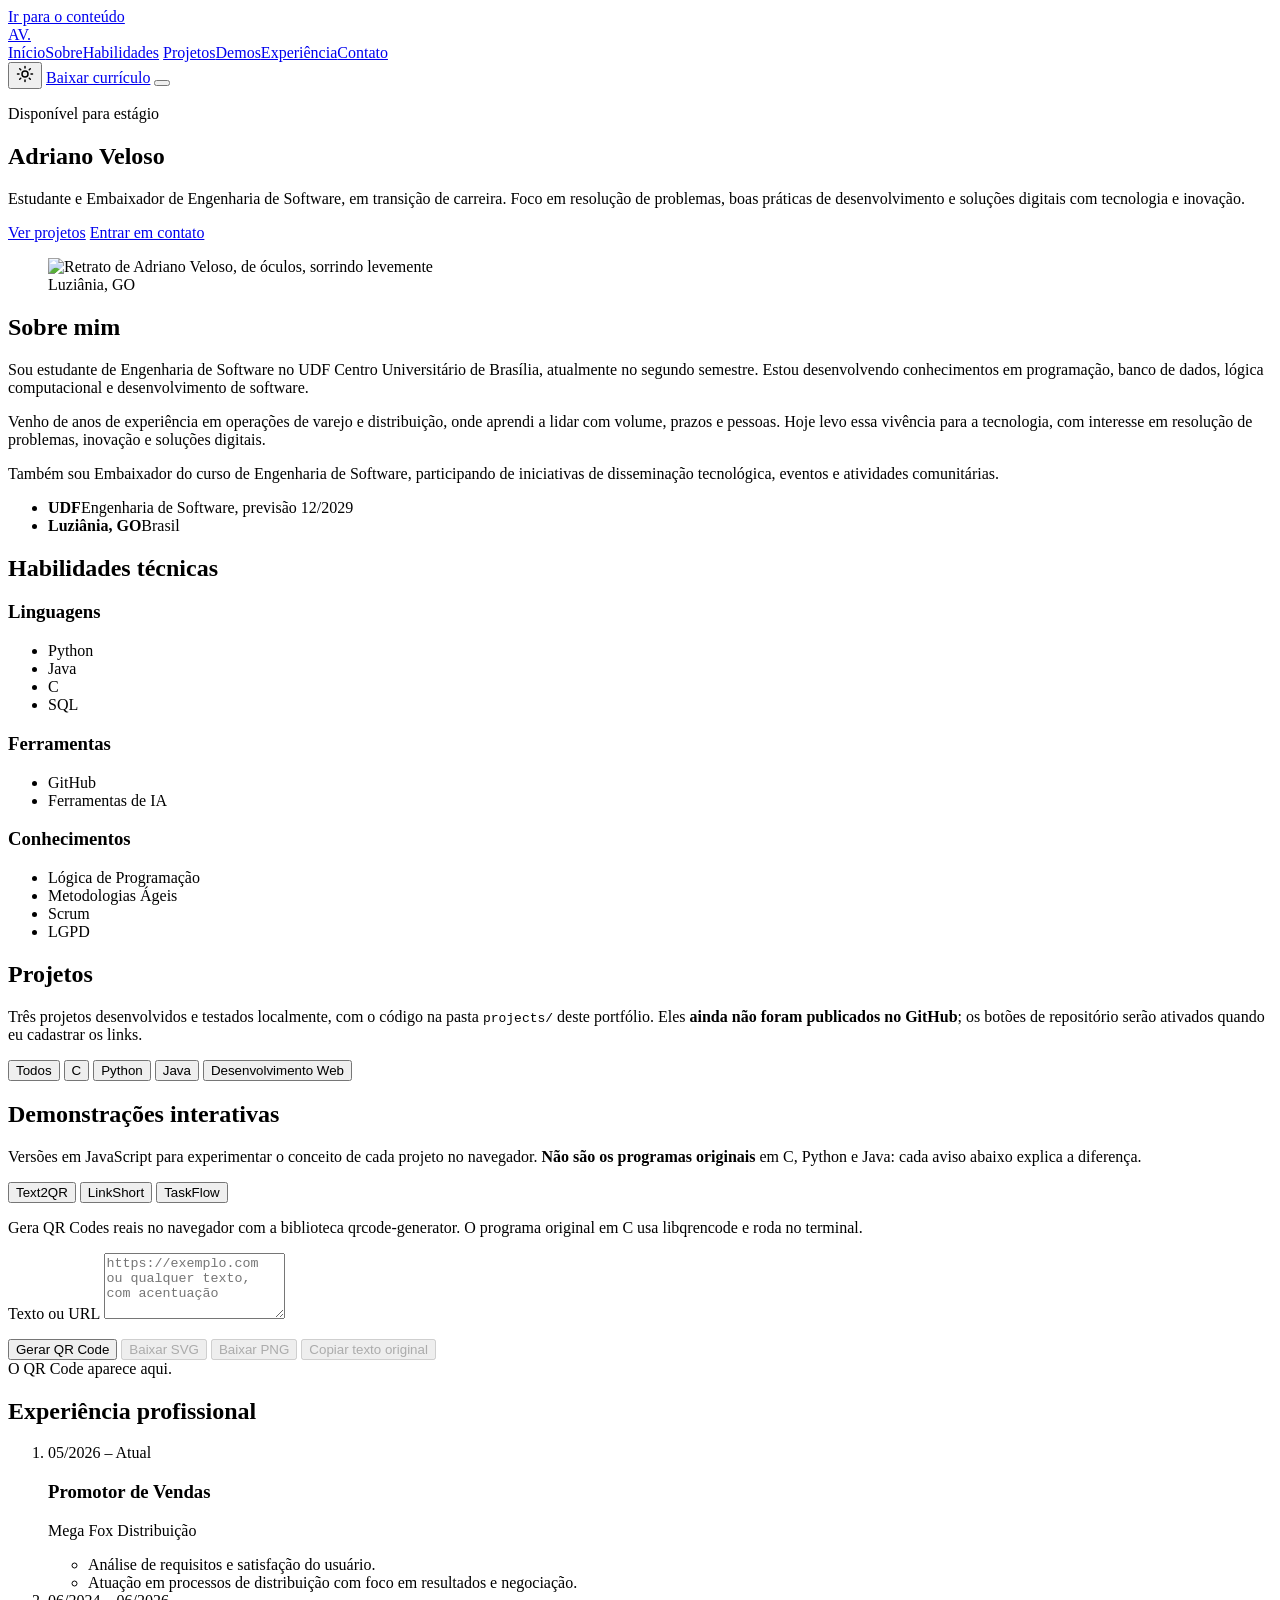
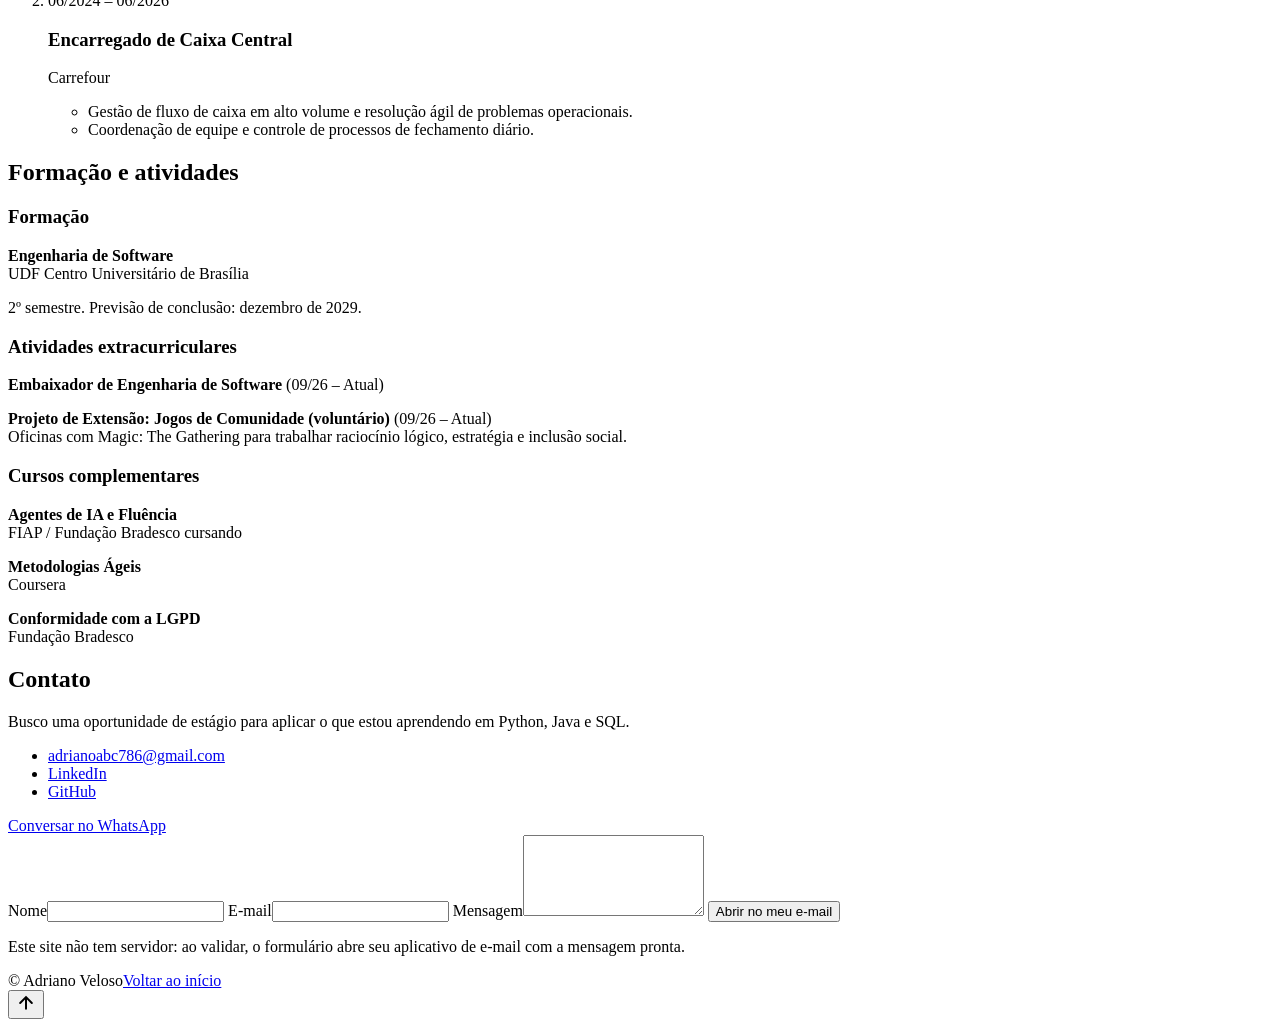
==== index.html @ 95b2277b "Add files via upload" ====
<!DOCTYPE html>
<html lang="pt-BR" data-theme="dark">
<head>
<meta charset="UTF-8">
<meta name="viewport" content="width=device-width, initial-scale=1">
<title>Adriano Veloso | Estudante de Engenharia de Software</title>
<meta name="description" content="Portfólio de Adriano Veloso, estudante de Engenharia de Software no UDF Centro Universitário de Brasília. Python, Java, C, SQL, Scrum e LGPD.">
<meta name="author" content="Adriano Veloso">
<meta property="og:title" content="Adriano Veloso | Engenharia de Software">
<meta property="og:description" content="Estudante e Embaixador de Engenharia de Software em busca de estágio.">
<meta name="theme-color" content="#0c0c10">
<link rel="icon" href="data:image/svg+xml,%3Csvg xmlns='http://www.w3.org/2000/svg' viewBox='0 0 32 32'%3E%3Crect width='32' height='32' rx='8' fill='%237c6cff'/%3E%3Ctext x='16' y='22' font-size='16' font-family='sans-serif' font-weight='700' text-anchor='middle' fill='white'%3EAV%3C/text%3E%3C/svg%3E">
<link rel="preconnect" href="https://fonts.googleapis.com">
<link rel="preconnect" href="https://fonts.gstatic.com" crossorigin>
<link href="https://fonts.googleapis.com/css2?family=Bricolage+Grotesque:wght@500;700;800&family=IBM+Plex+Sans:wght@400;500&display=swap" rel="stylesheet">
<link rel="stylesheet" href="css/style.css">
</head>
<body>
<div class="progress" id="progress" aria-hidden="true"></div>
<a class="skip" href="#main">Ir para o conteúdo</a>

<header class="header" id="header">
  <div class="wrap nav">
    <a href="#inicio" class="logo" aria-label="Adriano Veloso, início">AV<span>.</span></a>
    <nav id="menu" class="menu" aria-label="Principal">
      <a href="#inicio">Início</a><a href="#sobre">Sobre</a><a href="#habilidades">Habilidades</a>
      <a href="#projetos">Projetos</a><a href="#demos">Demos</a><a href="#experiencia">Experiência</a><a href="#contato">Contato</a>
    </nav>
    <div class="tools">
      <button class="icon-btn" id="themeBtn" type="button" aria-label="Alternar tema claro/escuro">
        <svg viewBox="0 0 24 24" width="18" height="18" fill="none" stroke="currentColor" stroke-width="2" stroke-linecap="round"><circle cx="12" cy="12" r="4"/><path d="M12 2v2M12 20v2M4.9 4.9l1.4 1.4M17.7 17.7l1.4 1.4M2 12h2M20 12h2M4.9 19.1l1.4-1.4M17.7 6.3l1.4-1.4"/></svg>
      </button>
      <a class="btn btn-sm" id="cvBtn" href="assets/documents/curriculo.pdf" download="Curriculo_Adriano_Veloso.pdf">Baixar currículo</a>
      <button class="icon-btn burger" id="burger" type="button" aria-label="Abrir menu" aria-expanded="false" aria-controls="menu"><span></span><span></span></button>
    </div>
  </div>
</header>

<main id="main">
<section class="hero" id="inicio">
  <div class="grid-bg" aria-hidden="true"></div>
  <div class="orb" aria-hidden="true"></div>
  <div class="wrap hero-in hero-grid">
    <div class="hero-text">
    <p class="chip"><i></i> Disponível para estágio</p>
    <h1>Adriano Veloso</h1>
    <p class="role"><span id="typed" aria-live="off"></span><b class="caret"></b></p>
    <p class="lead">Estudante e Embaixador de Engenharia de Software, em transição de carreira. Foco em resolução de problemas, boas práticas de desenvolvimento e soluções digitais com tecnologia e inovação.</p>
    <div class="cta">
      <a class="btn" href="#projetos">Ver projetos</a>
      <a class="btn ghost" href="#contato">Entrar em contato</a>
    </div>
  </div>
    <figure class="photo">
      <img src="assets/documents/fotografia-adriano.jpg" width="460" height="460" alt="Retrato de Adriano Veloso, de óculos, sorrindo levemente" fetchpriority="high">
      <figcaption class="tag glass">Luziânia, GO</figcaption>
    </figure>
  </div>
  </section>

<section class="sec" id="sobre">
  <div class="wrap two">
    <div class="rv"><h2>Sobre mim</h2></div>
    <div class="rv">
      <p>Sou estudante de Engenharia de Software no UDF Centro Universitário de Brasília, atualmente no segundo semestre. Estou desenvolvendo conhecimentos em programação, banco de dados, lógica computacional e desenvolvimento de software.</p>
      <p>Venho de anos de experiência em operações de varejo e distribuição, onde aprendi a lidar com volume, prazos e pessoas. Hoje levo essa vivência para a tecnologia, com interesse em resolução de problemas, inovação e soluções digitais.</p>
      <p>Também sou Embaixador do curso de Engenharia de Software, participando de iniciativas de disseminação tecnológica, eventos e atividades comunitárias.</p>
      <ul class="facts">
        <li><b>UDF</b><span>Engenharia de Software, previsão 12/2029</span></li>
        <li><b>Luziânia, GO</b><span>Brasil</span></li>
      </ul>
    </div>
  </div>
</section>

<section class="sec" id="habilidades">
  <div class="wrap">
    <h2 class="rv">Habilidades técnicas</h2>
    <div class="cards three">
      <article class="card glass rv"><h3>Linguagens</h3><ul class="tags"><li>Python</li><li>Java</li><li>C</li><li>SQL</li></ul></article>
      <article class="card glass rv"><h3>Ferramentas</h3><ul class="tags"><li>GitHub</li><li>Ferramentas de IA</li></ul></article>
      <article class="card glass rv"><h3>Conhecimentos</h3><ul class="tags"><li>Lógica de Programação</li><li>Metodologias Ágeis</li><li>Scrum</li><li>LGPD</li></ul></article>
    </div>
  </div>
</section>

<section class="sec" id="projetos">
  <div class="wrap">
    <h2 class="rv">Projetos</h2>
    <p class="note rv">Três projetos desenvolvidos e testados localmente, com o código na pasta <code>projects/</code> deste portfólio. Eles <strong>ainda não foram publicados no GitHub</strong>; os botões de repositório serão ativados quando eu cadastrar os links.</p>
    <div class="filters rv" role="group" aria-label="Filtrar projetos">
      <button type="button" class="f active" data-f="todos">Todos</button>
      <button type="button" class="f" data-f="c">C</button>
      <button type="button" class="f" data-f="python">Python</button>
      <button type="button" class="f" data-f="java">Java</button>
      <button type="button" class="f" data-f="web">Desenvolvimento Web</button>
    </div>
    <div class="cards three" id="projectGrid"></div>
  </div>
</section>

<section class="sec" id="demos">
  <div class="wrap">
    <h2 class="rv">Demonstrações interativas</h2>
    <p class="note rv">Versões em JavaScript para experimentar o conceito de cada projeto no navegador. <strong>Não são os programas originais</strong> em C, Python e Java: cada aviso abaixo explica a diferença.</p>
    <div class="tabs" role="tablist" aria-label="Demonstrações">
      <button class="tab active" role="tab" aria-selected="true" data-tab="qr" type="button">Text2QR</button>
      <button class="tab" role="tab" aria-selected="false" data-tab="ls" type="button">LinkShort</button>
      <button class="tab" role="tab" aria-selected="false" data-tab="tf" type="button">TaskFlow</button>
    </div>

    <div class="panel glass" id="tab-qr" role="tabpanel">
      <p class="warn">Gera QR Codes reais no navegador com a biblioteca qrcode-generator. O programa original em C usa libqrencode e roda no terminal.</p>
      <div class="qr-grid">
        <div class="stack">
          <label for="qrText">Texto ou URL</label>
          <textarea id="qrText" rows="4" maxlength="1000" placeholder="https://exemplo.com ou qualquer texto, com acentuação"></textarea>
          <p class="err" id="qrErr" role="alert"></p>
          <div class="row"><button class="btn btn-sm" id="qrGen" type="button">Gerar QR Code</button>
            <button class="btn btn-sm ghost" id="qrSvg" type="button" disabled>Baixar SVG</button>
            <button class="btn btn-sm ghost" id="qrPng" type="button" disabled>Baixar PNG</button>
            <button class="btn btn-sm ghost" id="qrCopy" type="button" disabled>Copiar texto original</button></div>
        </div>
        <div class="qr-out" id="qrOut" aria-live="polite"><span class="mut">O QR Code aparece aqui.</span></div>
      </div>
    </div>

    <div class="panel glass" id="tab-ls" role="tabpanel" hidden>
      <p class="warn">Simulação no navegador, <strong>não é um serviço online</strong>. O backend Flask não está publicado: o link curto abaixo só funciona se o app estiver rodando em <code>localhost:5000</code> com os mesmos dados. Aqui você testa a validação, a geração do código e o histórico (salvo no seu navegador).</p>
      <form class="row" id="lsForm" novalidate>
        <input id="lsUrl" placeholder="URL original" aria-label="URL original" required>
        <input id="lsCode" placeholder="Código (opcional)" maxlength="32" aria-label="Código personalizado">
        <button class="btn btn-sm" type="submit">Gerar link curto</button>
      </form>
      <p class="err" id="lsErr" role="alert"></p>
      <ul class="list" id="lsList"></ul>
    </div>

    <div class="panel glass" id="tab-tf" role="tabpanel" hidden>
      <p class="warn">Os dados ficam no <code>localStorage</code> do seu navegador. A aplicação Java original grava em arquivo (<code>data/tasks.tsv</code>), de forma independente.</p>
      <form class="row" id="tfForm" novalidate>
        <input id="tfTitle" placeholder="Título da tarefa" maxlength="120" aria-label="Título" required>
        <input id="tfCat" placeholder="Categoria" maxlength="30" aria-label="Categoria">
        <select id="tfPri" aria-label="Prioridade"><option value="LOW">Baixa</option><option value="MEDIUM" selected>Média</option><option value="HIGH">Alta</option></select>
        <button class="btn btn-sm" type="submit">Adicionar</button>
      </form>
      <p class="err" id="tfErr" role="alert"></p>
      <div class="row"><input id="tfSearch" type="search" placeholder="Buscar por título" aria-label="Buscar">
        <select id="tfFilter" aria-label="Filtrar prioridade"><option value="">Todas as prioridades</option><option value="LOW">Baixa</option><option value="MEDIUM">Média</option><option value="HIGH">Alta</option></select>
        <span class="mut" id="tfStat"></span></div>
      <div class="kanban" id="tfBoard"></div>
    </div>
  </div>
</section>

<dialog id="projModal" aria-labelledby="pmTitle"><div class="pm"><button class="icon-btn pm-x" id="pmClose" type="button" aria-label="Fechar">✕</button><div id="pmBody"></div></div></dialog>

<section class="sec" id="experiencia">
  <div class="wrap">
    <h2 class="rv">Experiência profissional</h2>
    <ol class="timeline">
      <li class="rv"><time>05/2026 – Atual</time><h3>Promotor de Vendas</h3><p class="org">Mega Fox Distribuição</p>
        <ul><li>Análise de requisitos e satisfação do usuário.</li><li>Atuação em processos de distribuição com foco em resultados e negociação.</li></ul></li>
      <li class="rv"><time>06/2024 – 06/2026</time><h3>Encarregado de Caixa Central</h3><p class="org">Carrefour</p>
        <ul><li>Gestão de fluxo de caixa em alto volume e resolução ágil de problemas operacionais.</li><li>Coordenação de equipe e controle de processos de fechamento diário.</li></ul></li>
    </ol>
  </div>
</section>

<section class="sec" id="formacao">
  <div class="wrap">
    <h2 class="rv">Formação e atividades</h2>
    <div class="cards three">
      <article class="card glass rv"><h3>Formação</h3><p><strong>Engenharia de Software</strong><br>UDF Centro Universitário de Brasília</p><p class="mut">2º semestre. Previsão de conclusão: dezembro de 2029.</p></article>
      <article class="card glass rv"><h3>Atividades extracurriculares</h3>
        <p><strong>Embaixador de Engenharia de Software</strong> <span class="mut">(09/26 – Atual)</span></p>
        <p><strong>Projeto de Extensão: Jogos de Comunidade (voluntário)</strong> <span class="mut">(09/26 – Atual)</span><br>Oficinas com Magic: The Gathering para trabalhar raciocínio lógico, estratégia e inclusão social.</p></article>
      <article class="card glass rv"><h3>Cursos complementares</h3>
        <p><strong>Agentes de IA e Fluência</strong><br>FIAP / Fundação Bradesco <span class="badge">cursando</span></p>
        <p><strong>Metodologias Ágeis</strong><br>Coursera</p>
        <p><strong>Conformidade com a LGPD</strong><br>Fundação Bradesco</p></article>
    </div>
  </div>
</section>

<section class="sec" id="contato">
  <div class="wrap two">
    <div class="rv">
      <h2>Contato</h2>
      <p>Busco uma oportunidade de estágio para aplicar o que estou aprendendo em Python, Java e SQL.</p>
      <ul class="links">
        <li><a href="mailto:adrianoabc786@gmail.com">adrianoabc786@gmail.com</a></li>
        <li><a href="https://www.linkedin.com/in/adriano-veloso-46aa7324b" target="_blank" rel="noopener noreferrer">LinkedIn</a></li>
        <li><a href="https://github.com/adrianoabc786-prog" target="_blank" rel="noopener noreferrer">GitHub</a></li>
      </ul>
      <a class="btn wa" id="waBtn" href="https://wa.me/5561981889156?text=Ol%C3%A1%20Adriano%2C%20vi%20seu%20portf%C3%B3lio!" target="_blank" rel="noopener noreferrer">Conversar no WhatsApp</a>
    </div>
    <form class="glass form rv" id="form" novalidate>
      <label>Nome<input name="nome" type="text" autocomplete="name" required minlength="3"><small></small></label>
      <label>E-mail<input name="email" type="email" autocomplete="email" required><small></small></label>
      <label>Mensagem<textarea name="msg" rows="5" required minlength="10"></textarea><small></small></label>
      <button class="btn" type="submit">Abrir no meu e-mail</button>
      <p class="status" id="status" role="status"></p>
      <p class="mut tiny">Este site não tem servidor: ao validar, o formulário abre seu aplicativo de e-mail com a mensagem pronta.</p>
    </form>
  </div>
</section>
</main>

<footer class="foot"><div class="wrap"><span>© <span id="year"></span> Adriano Veloso</span><a href="#inicio">Voltar ao início</a></div></footer>
<button class="top" id="topBtn" type="button" aria-label="Voltar ao topo"><svg viewBox="0 0 24 24" width="20" height="20" fill="none" stroke="currentColor" stroke-width="2.4" stroke-linecap="round"><path d="M12 19V5M5 12l7-7 7 7"/></svg></button>
<script src="js/vendor/qrcode.js"></script>
<script src="js/script.js"></script>
<script src="js/demos.js"></script>
</body>
</html>
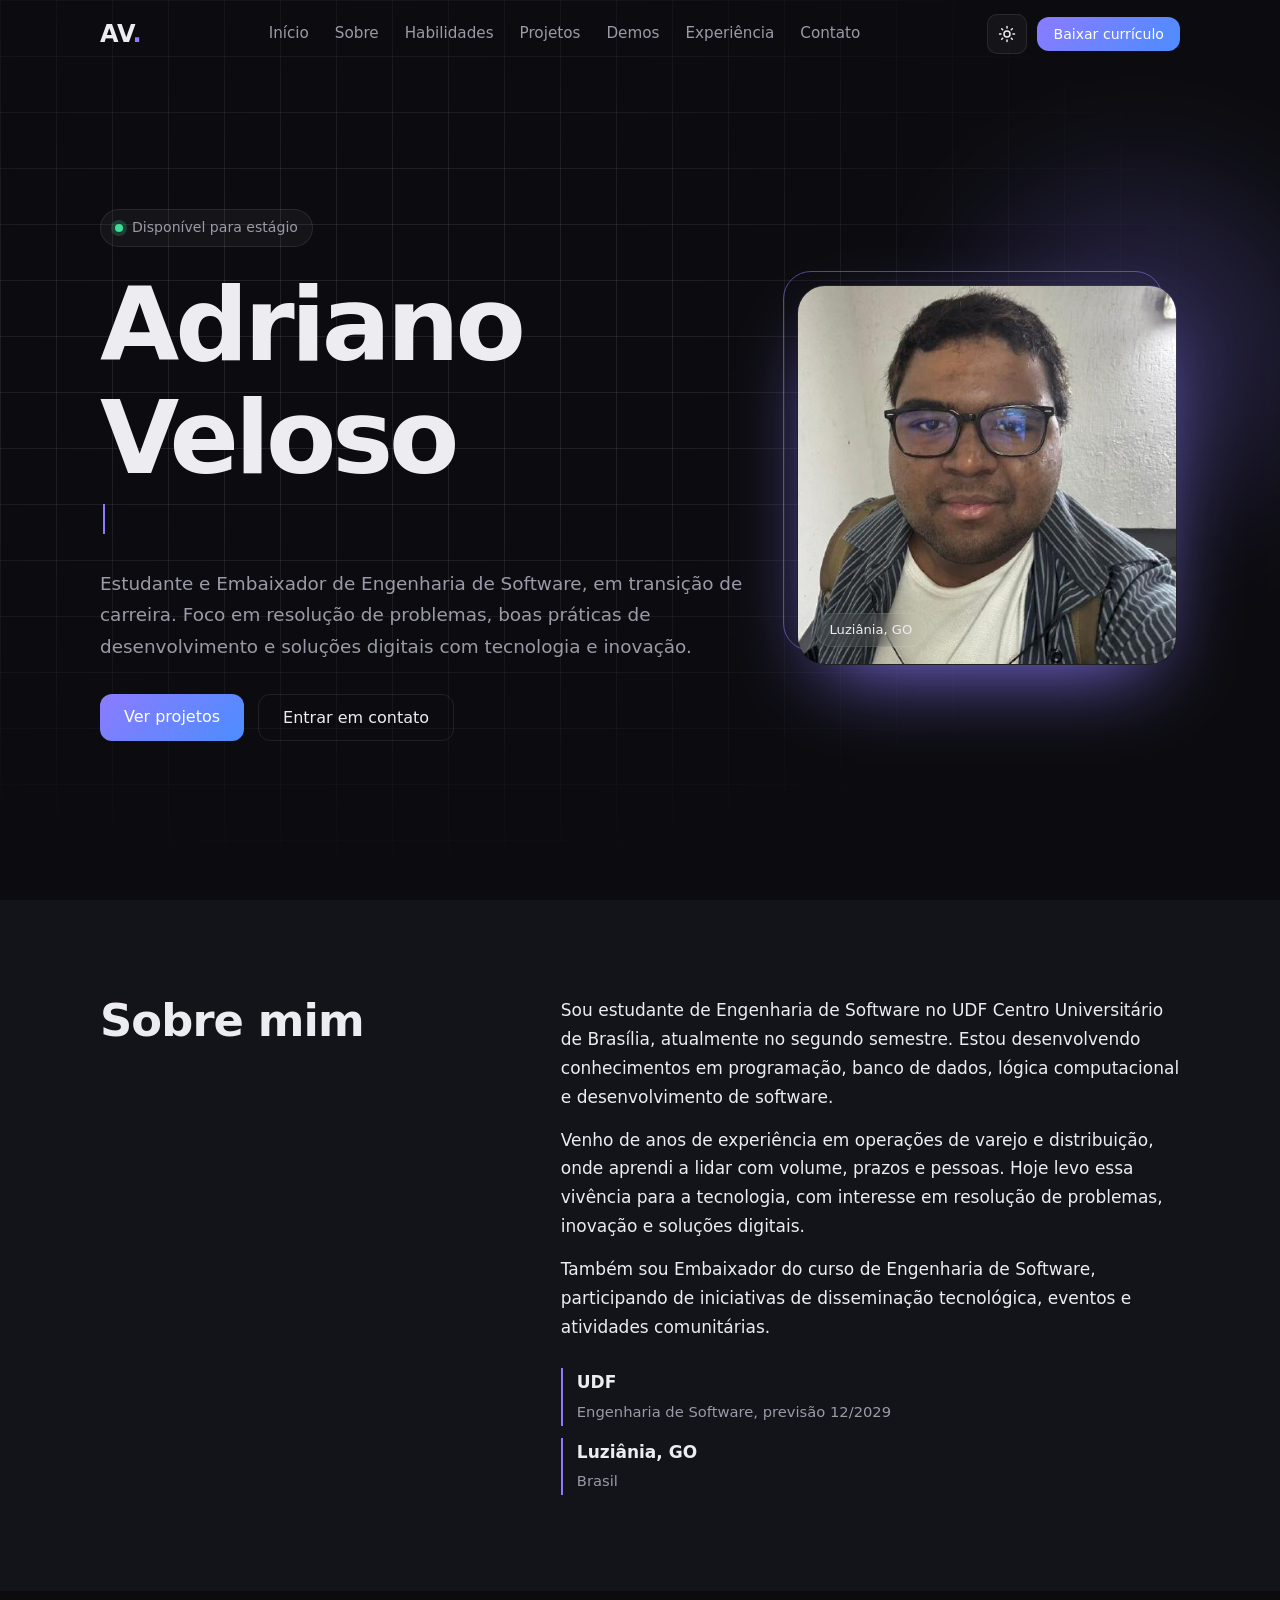
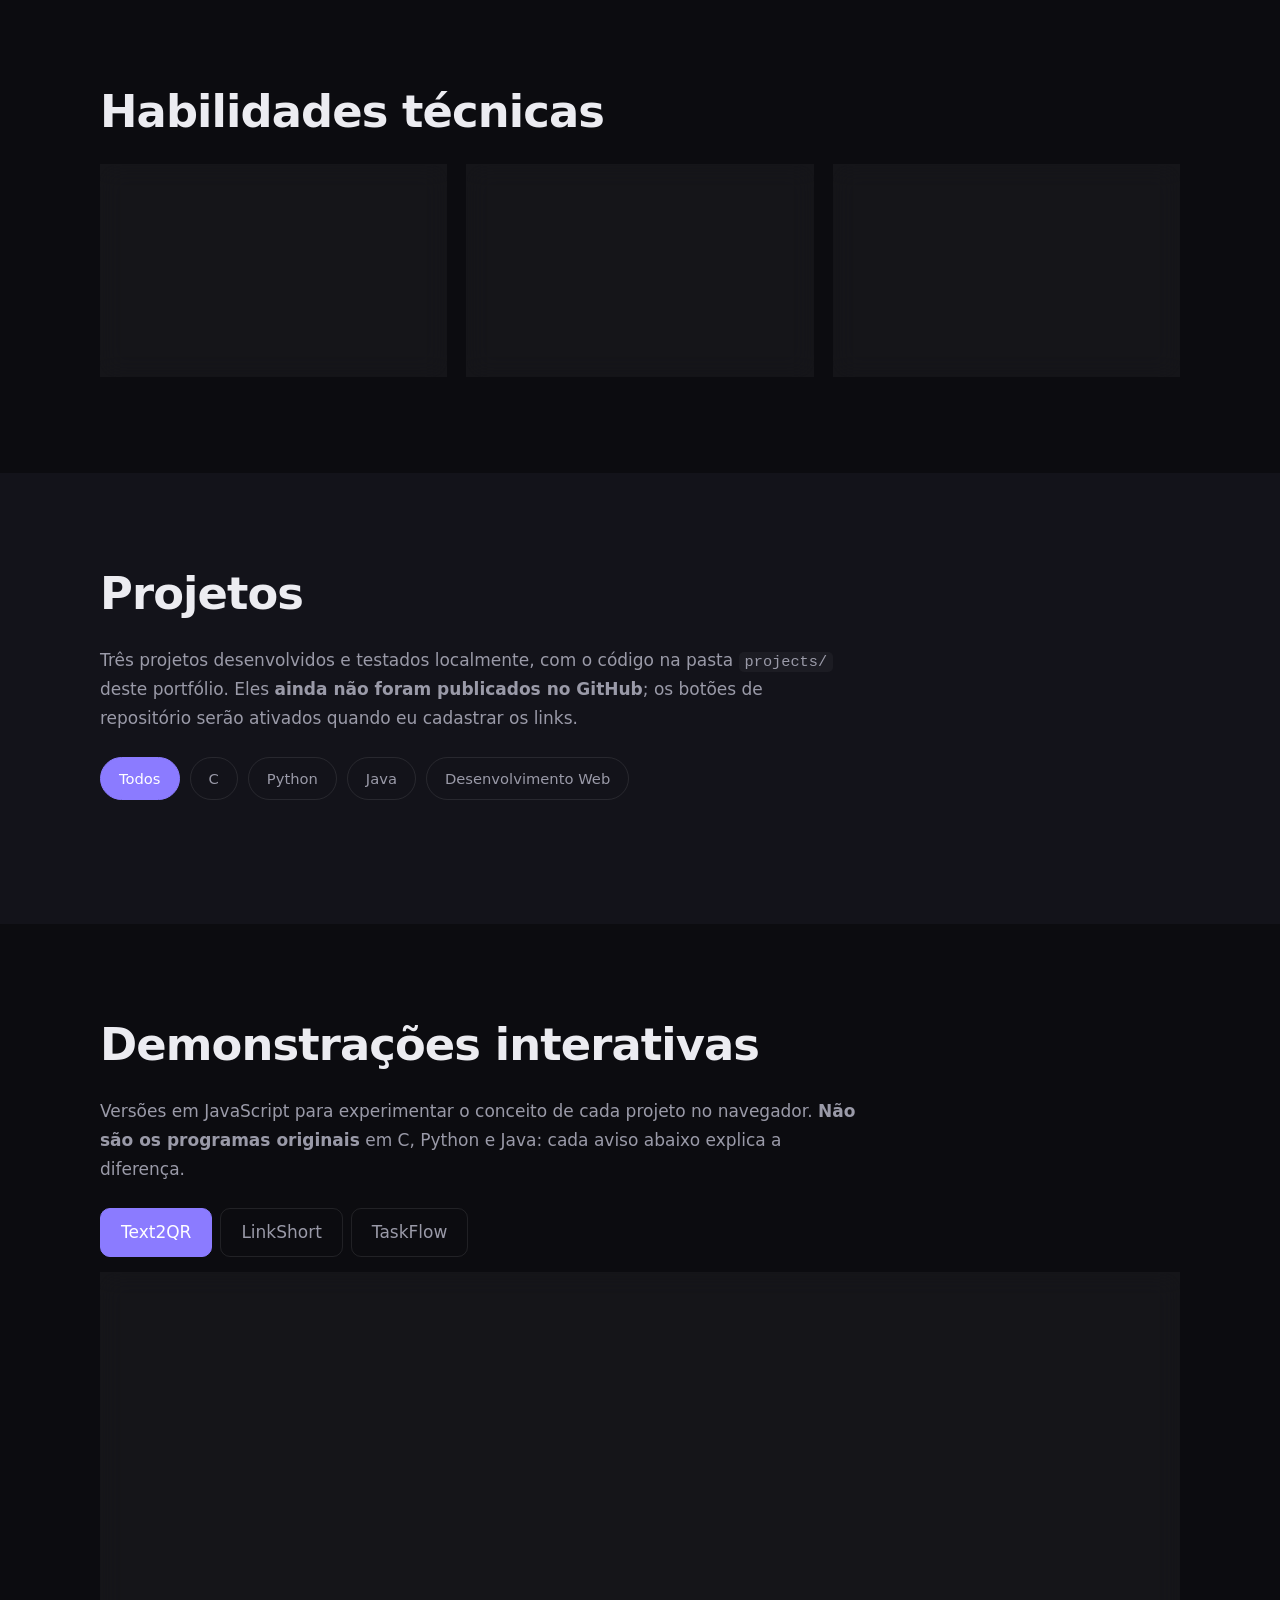
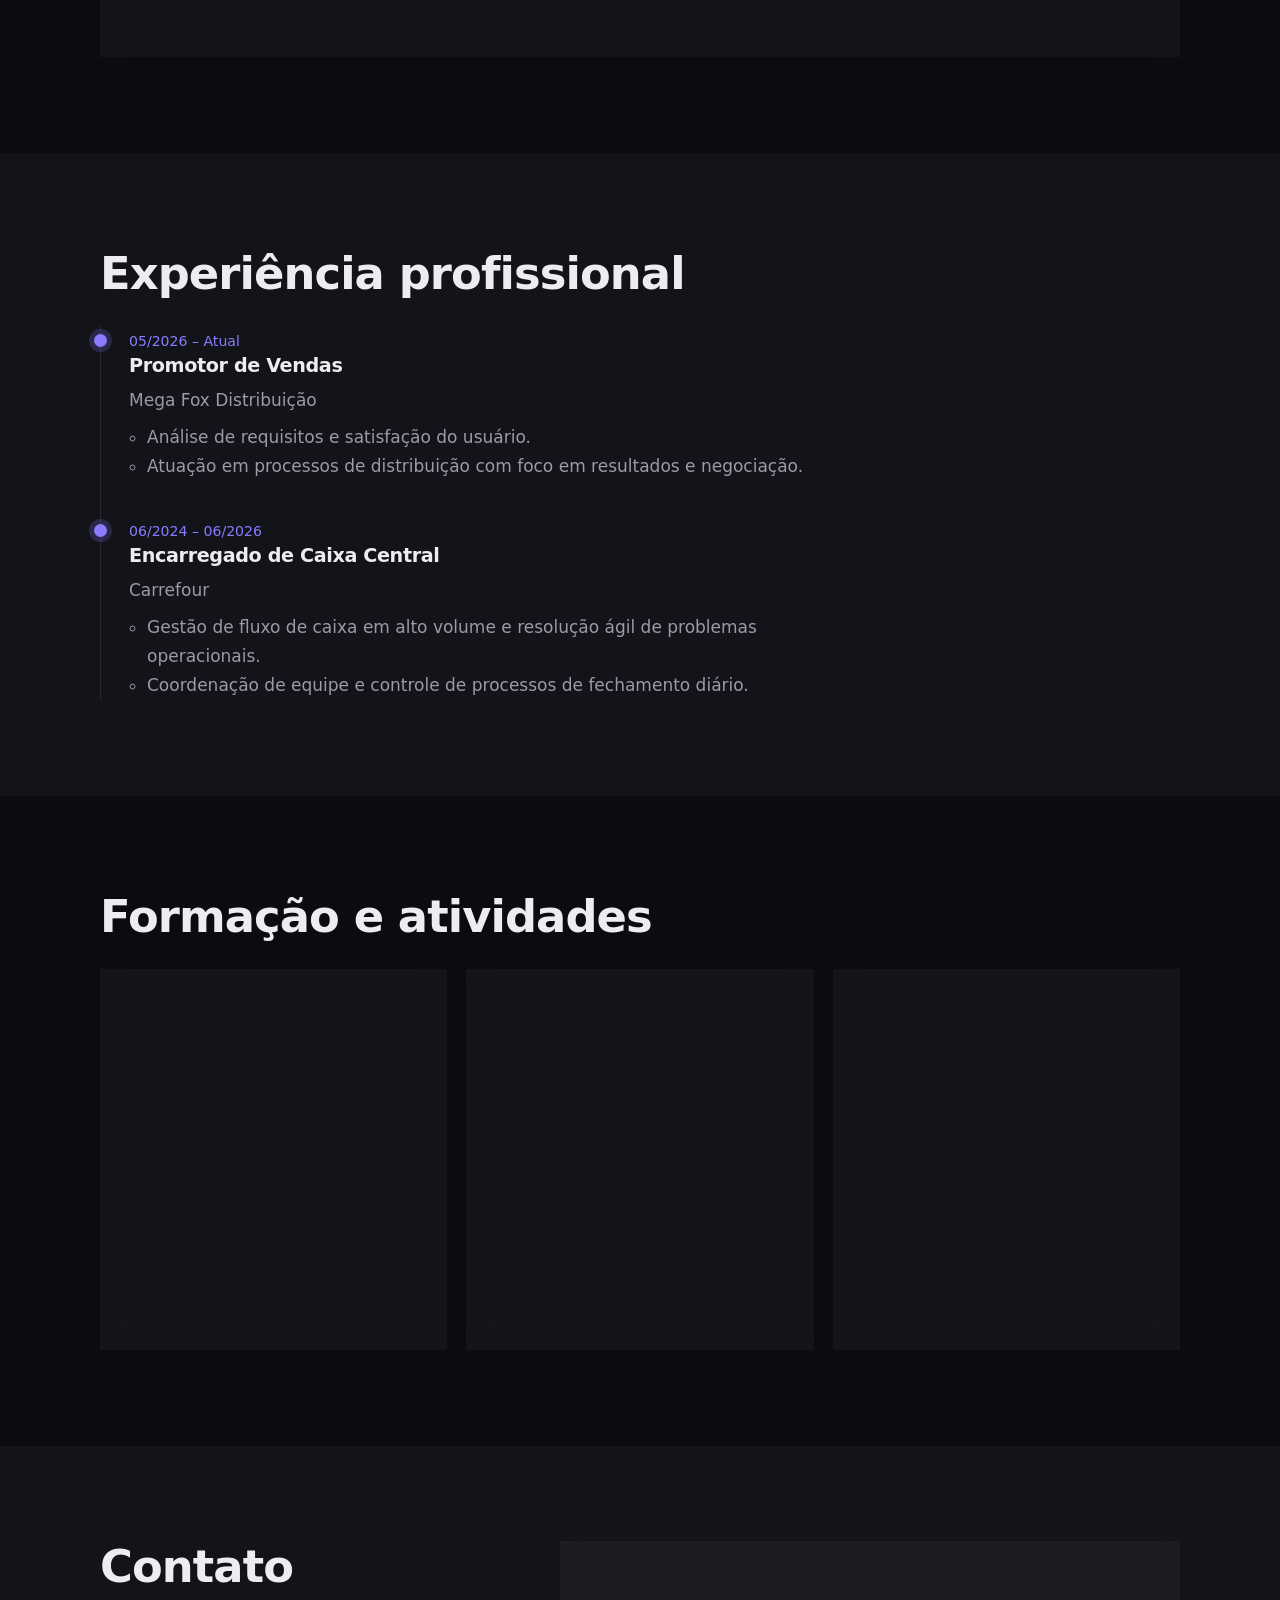
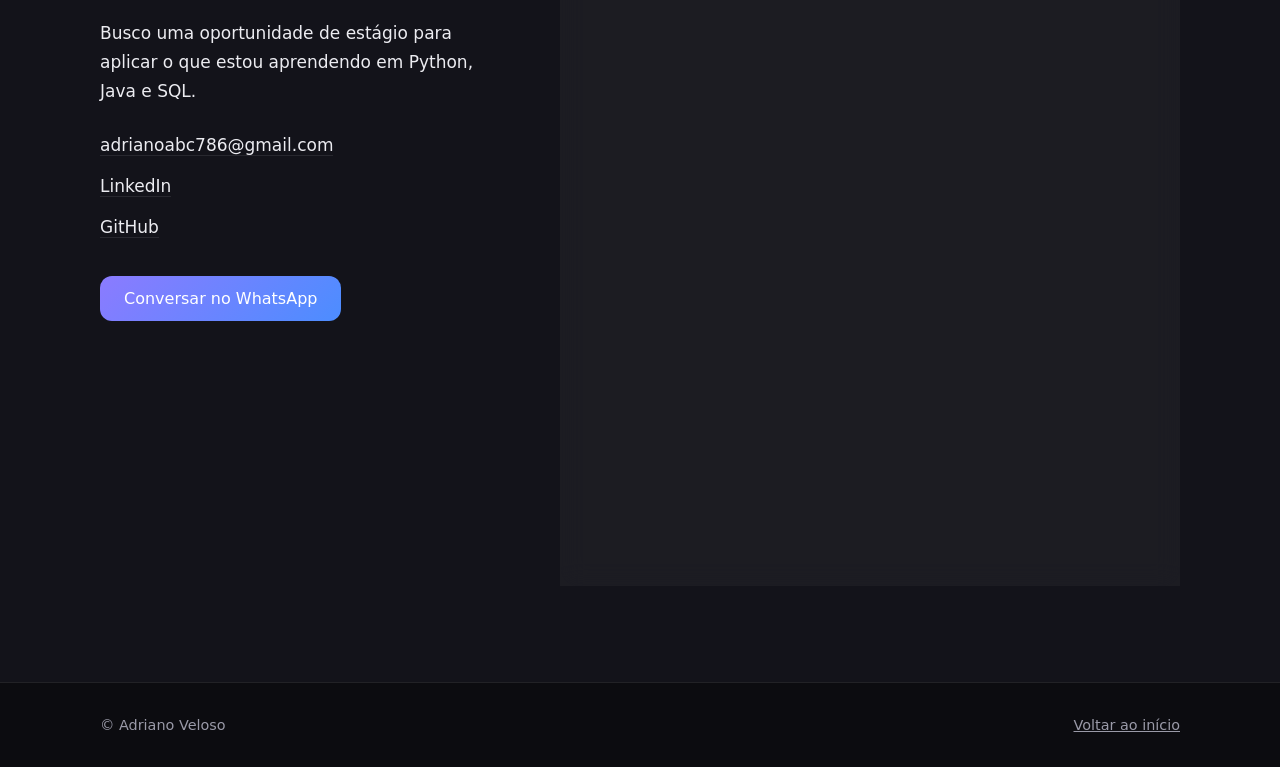
==== commit 33a284bc: "Update index.html" ====
--- a/index.html
+++ b/index.html
@@ -52,7 +52,7 @@
     </div>
   </div>
     <figure class="photo">
-      <img src="assets/documents/fotografia-adriano.jpg" width="460" height="460" alt="Retrato de Adriano Veloso, de óculos, sorrindo levemente" fetchpriority="high">
+      <img src="fotografia-adriano.jpg" width="460" height="460" alt="Retrato de Adriano Veloso, de óculos, sorrindo levemente" fetchpriority="high">
       <figcaption class="tag glass">Luziânia, GO</figcaption>
     </figure>
   </div>
--- a/css/style.css
+++ b/css/style.css
@@ -0,0 +1,136 @@
+/* ===== Tokens ===== */
+:root{--bg:#0c0c10;--bg2:#13131a;--tx:#ececf1;--mut:#9a9aa8;--ac:#8b7bff;--ac2:#4c8dff;--bd:rgba(255,255,255,.09);--gl:rgba(255,255,255,.04);--hd:rgba(12,12,16,.72);--h:'Bricolage Grotesque',system-ui,sans-serif;--b:'IBM Plex Sans',system-ui,sans-serif}
+[data-theme=light]{--bg:#f6f6f9;--bg2:#ececf2;--tx:#14141c;--mut:#5e5e6e;--ac:#5b49e6;--ac2:#2563eb;--bd:rgba(0,0,0,.1);--gl:rgba(255,255,255,.7);--hd:rgba(246,246,249,.8)}
+*{box-sizing:border-box;margin:0}
+html{scroll-behavior:smooth;scroll-padding-top:76px}
+body{background:var(--bg);color:var(--tx);font:400 1.0625rem/1.7 var(--b);overflow-x:hidden;transition:background .3s,color .3s}
+a{color:inherit}
+:focus-visible{outline:2px solid var(--ac);outline-offset:3px}
+.skip{position:absolute;left:-999px;top:8px;background:var(--ac);color:#fff;padding:8px 14px;border-radius:8px;z-index:99}.skip:focus{left:8px}
+.wrap{width:min(1080px,100% - 40px);margin-inline:auto}
+h1,h2,h3{font-family:var(--h);line-height:1.1;letter-spacing:-.02em}
+h2{font-size:clamp(1.9rem,4vw,2.8rem);font-weight:700;margin-bottom:28px}
+h3{font-size:1.2rem;font-weight:700;margin-bottom:10px}
+p+p{margin-top:14px}.mut{color:var(--mut)}.tiny{font-size:.82rem}
+code{font-size:.9em;background:var(--gl);padding:1px 6px;border-radius:5px}
+.progress{position:fixed;top:0;left:0;height:3px;width:0;background:linear-gradient(90deg,var(--ac),var(--ac2));z-index:60}
+/* ===== Header ===== */
+.header{position:fixed;inset:0 0 auto;z-index:50;transition:background .3s,backdrop-filter .3s,border-color .3s;border-bottom:1px solid transparent}
+.header.scrolled{background:var(--hd);backdrop-filter:blur(14px);-webkit-backdrop-filter:blur(14px);border-color:var(--bd)}
+.nav{display:flex;align-items:center;justify-content:space-between;height:68px;gap:16px}
+.logo{font:800 1.5rem var(--h);text-decoration:none}.logo span{color:var(--ac)}
+.menu{display:flex;gap:26px}.menu a{text-decoration:none;color:var(--mut);font-size:.95rem;transition:color .2s}.menu a:hover,.menu a.on{color:var(--tx)}
+.tools{display:flex;gap:10px;align-items:center}
+.icon-btn{width:40px;height:40px;border-radius:10px;border:1px solid var(--bd);background:var(--gl);color:var(--tx);cursor:pointer;display:grid;place-items:center}
+.burger{display:none;gap:5px;align-content:center}.burger span{display:block;width:18px;height:2px;background:currentColor;transition:transform .25s}
+.burger[aria-expanded=true] span:first-child{transform:translateY(3.5px) rotate(45deg)}.burger[aria-expanded=true] span:last-child{transform:translateY(-3.5px) rotate(-45deg)}
+/* ===== Buttons ===== */
+.btn{display:inline-block;padding:13px 24px;border-radius:12px;background:linear-gradient(135deg,var(--ac),var(--ac2));color:#fff;text-decoration:none;font:500 1rem var(--b);border:0;cursor:pointer;transition:transform .2s,box-shadow .2s}
+.btn:hover{transform:translateY(-2px);box-shadow:0 10px 28px -8px var(--ac)}
+.btn-sm{padding:9px 16px;font-size:.88rem}
+.btn.ghost{background:transparent;border:1px solid var(--bd);color:var(--tx)}.btn.ghost:hover{border-color:var(--ac);box-shadow:none}
+.btn.wa{margin-top:8px}
+/* ===== Hero ===== */
+.hero{position:relative;min-height:100svh;display:flex;align-items:center;padding:110px 0 60px;overflow:hidden}
+.grid-bg{position:absolute;inset:0;background-image:linear-gradient(var(--bd) 1px,transparent 1px),linear-gradient(90deg,var(--bd) 1px,transparent 1px);background-size:56px 56px;mask-image:radial-gradient(ellipse at 30% 40%,#000 20%,transparent 70%);-webkit-mask-image:radial-gradient(ellipse at 30% 40%,#000 20%,transparent 70%)}
+.orb{position:absolute;width:520px;height:520px;right:-120px;top:10%;border-radius:50%;background:radial-gradient(circle,var(--ac) 0%,transparent 65%);opacity:.28;filter:blur(40px);animation:float 9s ease-in-out infinite}
+@keyframes float{50%{transform:translate(-30px,30px)}}
+.hero-in{position:relative}
+.hero-in>*{animation:rise .8s cubic-bezier(.2,.7,.2,1) both}
+.hero-in>:nth-child(2){animation-delay:.1s}.hero-in>:nth-child(3){animation-delay:.2s}.hero-in>:nth-child(4){animation-delay:.3s}.hero-in>:nth-child(5){animation-delay:.4s}.hero-in>:nth-child(6){animation-delay:.55s}
+@keyframes rise{from{opacity:0;transform:translateY(24px)}}
+.chip{display:inline-flex;align-items:center;gap:9px;padding:6px 14px;border:1px solid var(--bd);border-radius:99px;background:var(--gl);font-size:.88rem;color:var(--mut);margin-bottom:22px}
+.chip i{width:8px;height:8px;border-radius:50%;background:#3ddc97;box-shadow:0 0 0 4px rgba(61,220,151,.2)}
+h1{font-size:clamp(3rem,10vw,6.4rem);font-weight:800;letter-spacing:-.04em}
+.role{font:500 clamp(1.2rem,3vw,1.7rem) var(--h);color:var(--ac);margin:10px 0 20px;min-height:1.6em}
+.caret{display:inline-block;width:2px;height:1.1em;background:var(--ac);margin-left:3px;vertical-align:-.15em;animation:blink 1s steps(1) infinite}
+@keyframes blink{50%{opacity:0}}
+.lead{max-width:56ch;color:var(--mut);font-size:1.15rem}
+.cta{display:flex;flex-wrap:wrap;gap:14px;margin-top:32px}
+.code{position:absolute;right:0;bottom:-10px;padding:18px 22px;border-radius:14px;font:.85rem/1.7 ui-monospace,Menlo,Consolas,monospace;color:var(--mut)}
+.code em{color:var(--ac);font-style:normal}.code u{text-decoration:none;color:var(--ac2)}
+/* ===== Glass / cards ===== */
+.glass{background:var(--gl);border:1px solid var(--bd);backdrop-filter:blur(12px);-webkit-backdrop-filter:blur(12px)}
+.sec{padding:96px 0}.sec:nth-of-type(even){background:var(--bg2)}
+.two{display:grid;grid-template-columns:1fr 1.5fr;gap:48px;align-items:start}
+.cards{display:grid;gap:20px}.three{grid-template-columns:repeat(auto-fit,minmax(270px,1fr))}
+.card{border-radius:16px;padding:26px;transition:transform .25s,border-color .25s}
+.card:hover{transform:translateY(-5px);border-color:var(--ac)}
+.tags{list-style:none;padding:0;display:flex;flex-wrap:wrap;gap:8px}
+.tags li{padding:5px 13px;border:1px solid var(--bd);border-radius:8px;font-size:.92rem}
+.facts{list-style:none;padding:0;margin-top:26px;display:grid;gap:12px}
+.facts li{border-left:2px solid var(--ac);padding-left:14px}.facts b{display:block;font-family:var(--h)}.facts span{color:var(--mut);font-size:.92rem}
+.badge{font-size:.75rem;padding:2px 9px;border-radius:99px;background:rgba(139,123,255,.18);color:var(--ac);margin-left:6px}
+.card p strong{font-weight:500}
+/* ===== Projetos ===== */
+.note{color:var(--mut);max-width:70ch;margin-bottom:24px}
+.filters{display:flex;flex-wrap:wrap;gap:10px;margin-bottom:28px}
+.f{padding:8px 18px;border-radius:99px;border:1px solid var(--bd);background:transparent;color:var(--mut);font:inherit;font-size:.92rem;cursor:pointer;transition:all .2s}
+.f:hover{color:var(--tx)}.f.active{background:var(--ac);border-color:var(--ac);color:#fff}
+.proj{padding:0;overflow:hidden;display:flex;flex-direction:column;animation:rise .45s both}
+.proj .pv{height:150px;display:grid;place-items:center;font:700 2.4rem var(--h);color:rgba(255,255,255,.9);background:linear-gradient(135deg,var(--a),var(--c))}
+.proj .pb{padding:22px;display:flex;flex-direction:column;gap:12px;flex:1}
+.proj .demo{align-self:flex-start;font-size:.75rem;border:1px dashed var(--mut);color:var(--mut);padding:2px 9px;border-radius:6px}
+.proj .acts{display:flex;gap:10px;margin-top:auto;padding-top:6px;flex-wrap:wrap}
+.proj .btn{padding:8px 16px;font-size:.88rem}
+.btn.off{opacity:.45;pointer-events:none;background:var(--gl);color:var(--mut)}
+/* ===== Timeline ===== */
+.timeline{list-style:none;padding:0 0 0 28px;border-left:1px solid var(--bd);display:grid;gap:36px;max-width:760px}
+.timeline>li{position:relative}
+.timeline>li::before{content:"";position:absolute;left:-35px;top:8px;width:13px;height:13px;border-radius:50%;background:var(--ac);box-shadow:0 0 0 5px rgba(139,123,255,.2)}
+.timeline time{font-size:.88rem;color:var(--ac)}.timeline .org{color:var(--mut);margin:0 0 8px}
+.timeline ul{padding-left:18px;color:var(--mut)}
+/* ===== Contato ===== */
+.links{list-style:none;padding:0;margin:20px 0}.links li{padding:6px 0}.links a{text-decoration:none;border-bottom:1px solid var(--bd);transition:border-color .2s}.links a:hover{border-color:var(--ac)}
+.form{padding:28px;border-radius:18px;display:grid;gap:16px}
+.form label{display:grid;gap:6px;font-size:.92rem}
+.form input,.form textarea{width:100%;padding:12px 14px;border-radius:10px;border:1px solid var(--bd);background:var(--bg);color:var(--tx);font:inherit;resize:vertical;transition:border-color .2s}
+.form input:focus,.form textarea:focus{outline:0;border-color:var(--ac)}
+.form .bad{border-color:#ff5c6c}.form .ok{border-color:#3ddc97}
+.form small{color:#ff5c6c;min-height:1em;font-size:.8rem}
+.status{font-size:.92rem;margin:0!important}.status.ok{color:#3ddc97}.status.err{color:#ff5c6c}
+.foot{padding:30px 0;border-top:1px solid var(--bd);color:var(--mut);font-size:.9rem}.foot .wrap{display:flex;justify-content:space-between;gap:12px;flex-wrap:wrap}
+.top{position:fixed;right:20px;bottom:20px;width:46px;height:46px;border-radius:50%;border:1px solid var(--bd);background:var(--hd);backdrop-filter:blur(10px);color:var(--tx);cursor:pointer;display:grid;place-items:center;opacity:0;pointer-events:none;transform:translateY(10px);transition:.25s;z-index:40}
+.top.show{opacity:1;pointer-events:auto;transform:none}
+/* ===== Reveal ===== */
+.js .rv{opacity:0;transform:translateY(22px);transition:opacity .7s,transform .7s}.js .rv.in{opacity:1;transform:none}
+/* ===== Responsivo ===== */
+@media(max-width:900px){.two{grid-template-columns:1fr;gap:28px}.code{position:static;margin-top:36px;display:inline-block;max-width:100%;overflow-x:auto}}
+@media(max-width:820px){
+.burger{display:grid}.tools .btn-sm{display:none}
+.menu{position:fixed;inset:68px 0 auto;flex-direction:column;gap:0;background:var(--bg);border-bottom:1px solid var(--bd);padding:8px 20px 18px;transform:translateY(-12px);opacity:0;pointer-events:none;transition:.25s}
+.menu.open{transform:none;opacity:1;pointer-events:auto}.menu a{padding:13px 0;border-bottom:1px solid var(--bd)}}
+@media(max-width:520px){.sec{padding:70px 0}.cta .btn{width:100%;text-align:center}}
+@media(prefers-reduced-motion:reduce){*,*::before,*::after{animation:none!important;transition:none!important;scroll-behavior:auto!important}.js .rv{opacity:1;transform:none}}
+
+/* ===== Hero com foto ===== */
+.hero-grid{display:grid;grid-template-columns:1.25fr .75fr;gap:48px;align-items:center}
+.hero-text>*{animation:rise .8s cubic-bezier(.2,.7,.2,1) both}
+.hero-text>:nth-child(2){animation-delay:.1s}.hero-text>:nth-child(3){animation-delay:.2s}.hero-text>:nth-child(4){animation-delay:.3s}.hero-text>:nth-child(5){animation-delay:.4s}
+.photo{position:relative;justify-self:center;width:min(100%,380px);animation:rise .9s .25s both}
+.photo::before{content:"";position:absolute;inset:-14px 14px 14px -14px;border:1px solid var(--ac);border-radius:28px;opacity:.55}
+.photo::after{content:"";position:absolute;inset:0;border-radius:28px;box-shadow:0 30px 80px -30px var(--ac);pointer-events:none}
+.photo img{position:relative;display:block;width:100%;height:auto;aspect-ratio:1;object-fit:cover;object-position:50% 25%;border-radius:28px;border:1px solid var(--bd)}
+.tag{position:absolute;left:18px;bottom:18px;padding:5px 14px;border-radius:99px;font-size:.82rem;color:var(--tx)}
+@media(max-width:900px){.hero-grid{grid-template-columns:1fr;gap:36px}.photo{order:-1;width:min(70%,260px);justify-self:start}}
+/* ===== Modal, demos ===== */
+.demo-flag{font-size:.8rem;color:var(--mut);border:1px dashed var(--mut);display:inline-block;padding:2px 10px;border-radius:6px;margin-bottom:12px}
+#projModal{border:1px solid var(--bd);border-radius:18px;background:var(--bg);color:var(--tx);width:min(720px,calc(100% - 24px));max-height:88vh;padding:0}
+#projModal::backdrop{background:rgba(0,0,0,.6);backdrop-filter:blur(4px)}
+.pm{padding:28px;position:relative}.pm-x{position:absolute;right:16px;top:16px}
+.pm-sec{margin:18px 0}.pm-sec h4{font:700 .95rem var(--h);color:var(--ac);margin-bottom:6px;text-transform:uppercase;letter-spacing:.04em}
+.pm-sec ul,.pm-sec ol{padding-left:20px;color:var(--mut)}.pm-sec li{margin:3px 0}.pm .acts{display:flex;gap:10px;flex-wrap:wrap;margin-top:10px}
+.tabs{display:flex;gap:8px;margin:0 0 16px;flex-wrap:wrap}
+.tab{padding:9px 20px;border-radius:10px;border:1px solid var(--bd);background:transparent;color:var(--mut);font:inherit;cursor:pointer}.tab.active{background:var(--ac);border-color:var(--ac);color:#fff}
+.panel{border-radius:16px;padding:24px;display:grid;gap:14px}.panel[hidden]{display:none}
+.warn{font-size:.9rem;color:var(--mut);border-left:3px solid var(--ac);padding-left:12px}
+.row{display:flex;gap:10px;flex-wrap:wrap;align-items:center}.row input,.row select{flex:1;min-width:140px}
+.panel input,.panel textarea,.panel select{padding:10px 12px;border-radius:8px;border:1px solid var(--bd);background:var(--bg);color:var(--tx);font:inherit;width:100%}
+.stack{display:grid;gap:10px}.err{color:#ff5c6c;font-size:.88rem;min-height:1.2em;margin:0!important}
+.qr-grid{display:grid;grid-template-columns:1.2fr 1fr;gap:24px}.qr-out{display:grid;place-items:center;min-height:240px;background:#fff;border-radius:12px;padding:12px}.qr-out .mut{color:#666}.qr-out svg{width:100%;max-width:260px;height:auto}
+.list{list-style:none;padding:0;display:grid;gap:10px}.list li{border:1px solid var(--bd);border-radius:10px;padding:12px;display:flex;gap:10px;justify-content:space-between;flex-wrap:wrap;word-break:break-all}
+.kanban{display:grid;grid-template-columns:repeat(3,1fr);gap:12px}.kcol{border:1px solid var(--bd);border-radius:12px;padding:10px;min-height:120px}
+.kcol h4{font:700 .95rem var(--h);margin-bottom:8px}.kcard{border:1px solid var(--bd);border-left-width:4px;border-radius:8px;padding:8px 10px;margin-bottom:8px;background:var(--bg)}
+.kcard.HIGH{border-left-color:#ff5c6c}.kcard.MEDIUM{border-left-color:#f5b73d}.kcard.LOW{border-left-color:#3ddc97}
+.kcard small{color:var(--mut)}.kcard .kb{display:flex;gap:4px;margin-top:6px;flex-wrap:wrap}.mini{padding:3px 9px;font-size:.78rem;border-radius:6px;border:1px solid var(--bd);background:transparent;color:var(--tx);cursor:pointer}.mini:hover{border-color:var(--ac)}
+@media(max-width:820px){.qr-grid,.kanban{grid-template-columns:1fr}}
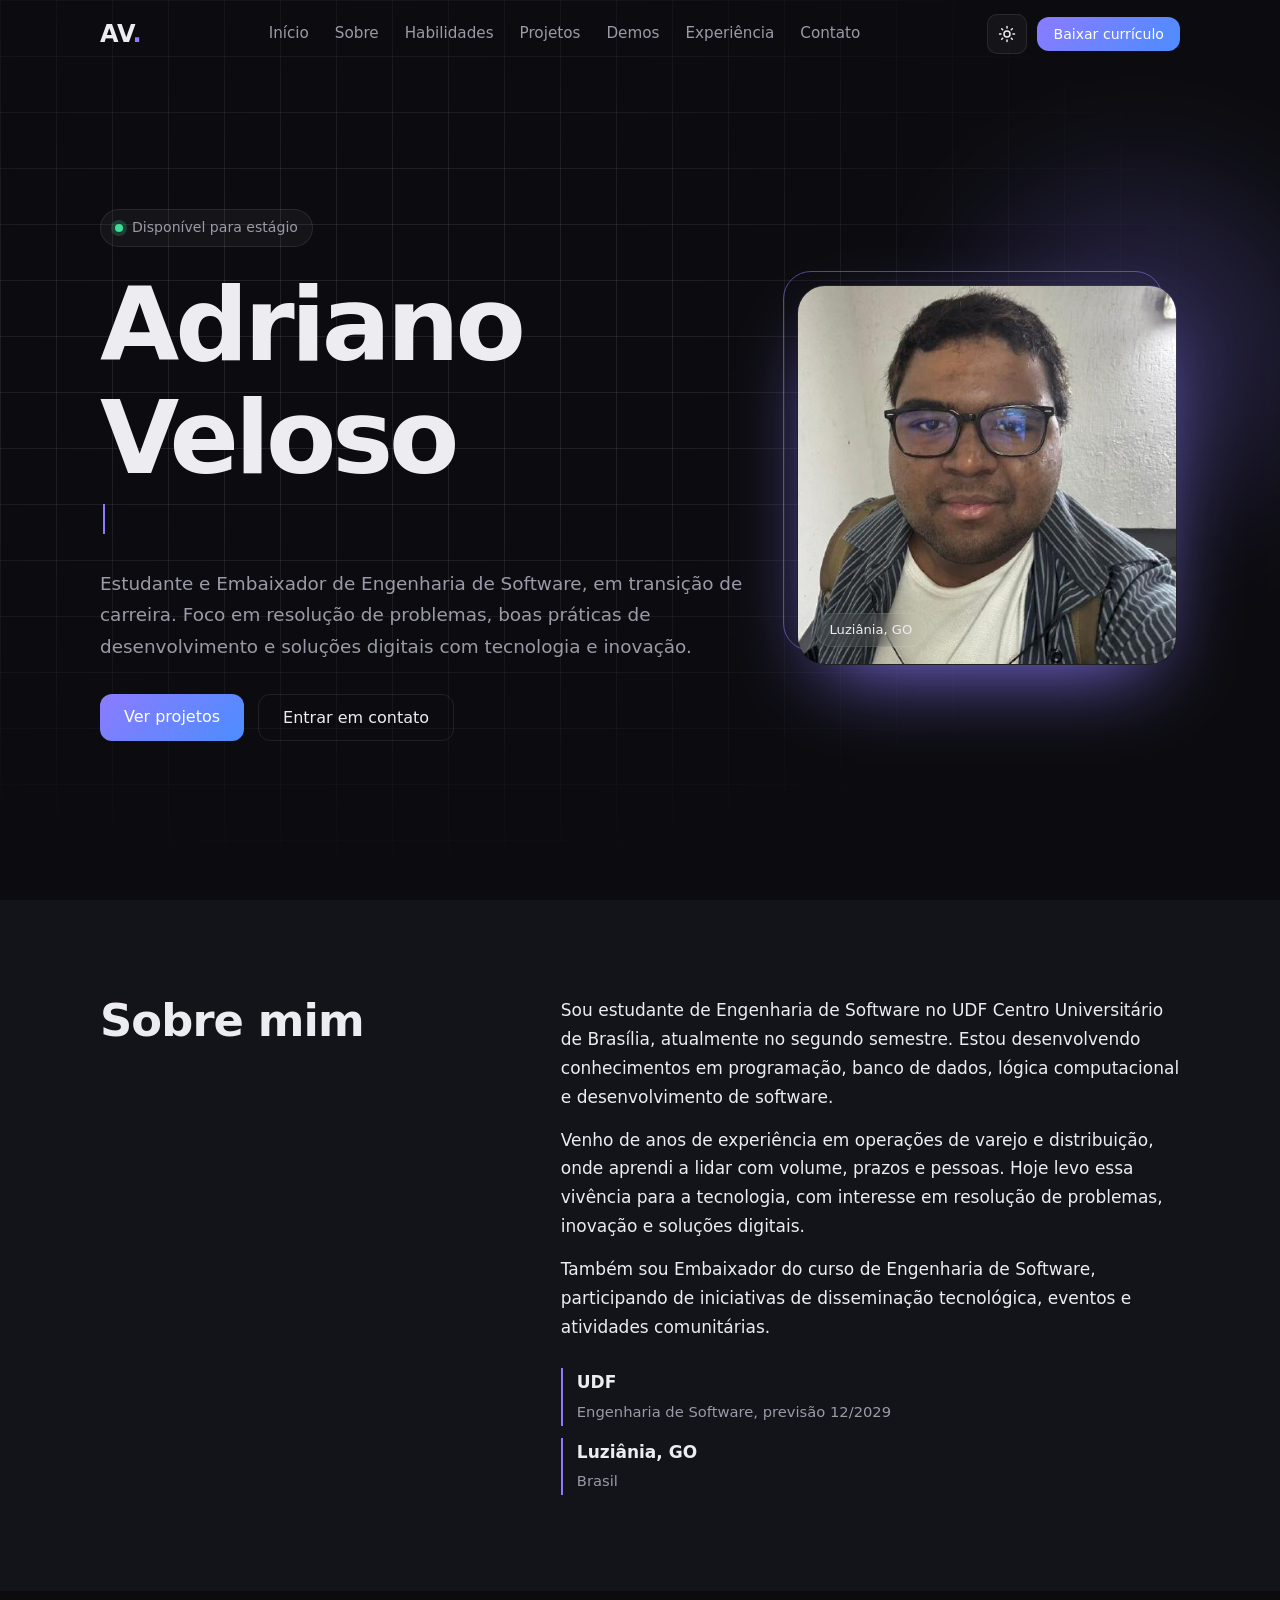
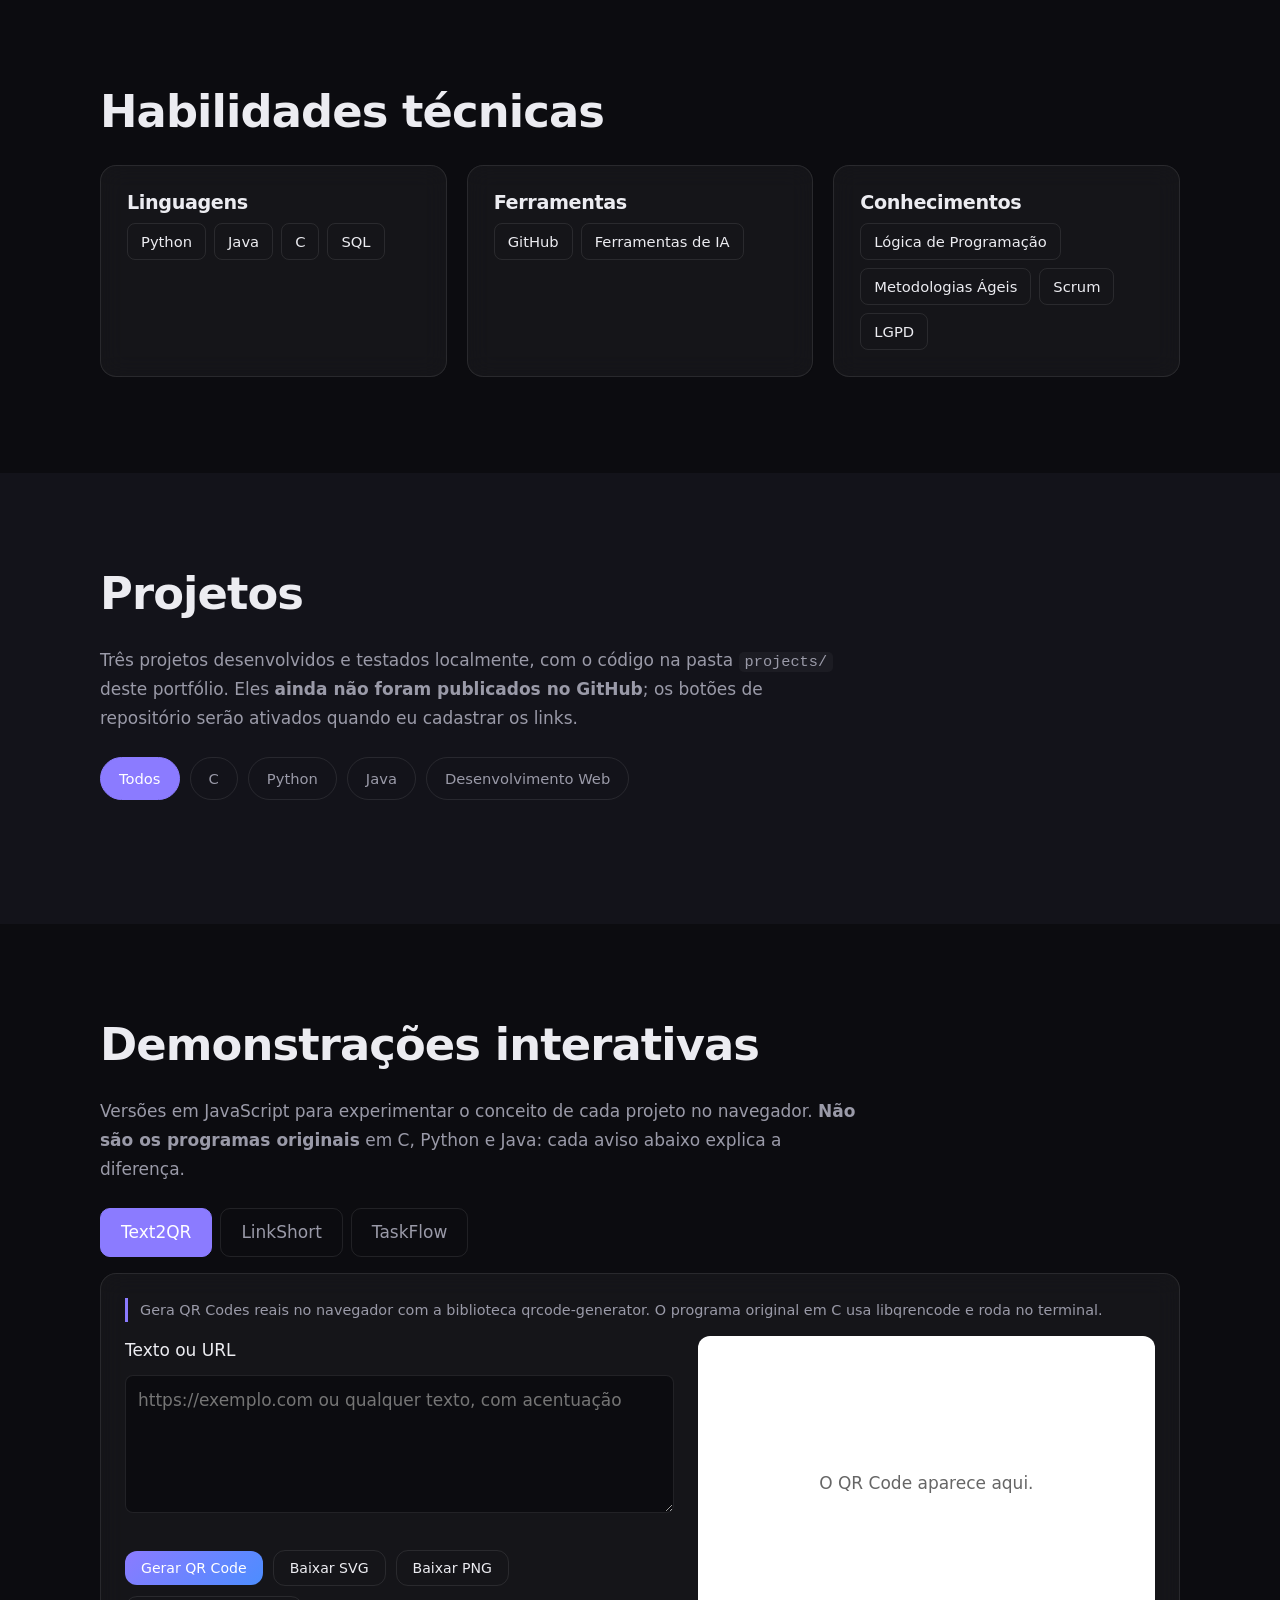
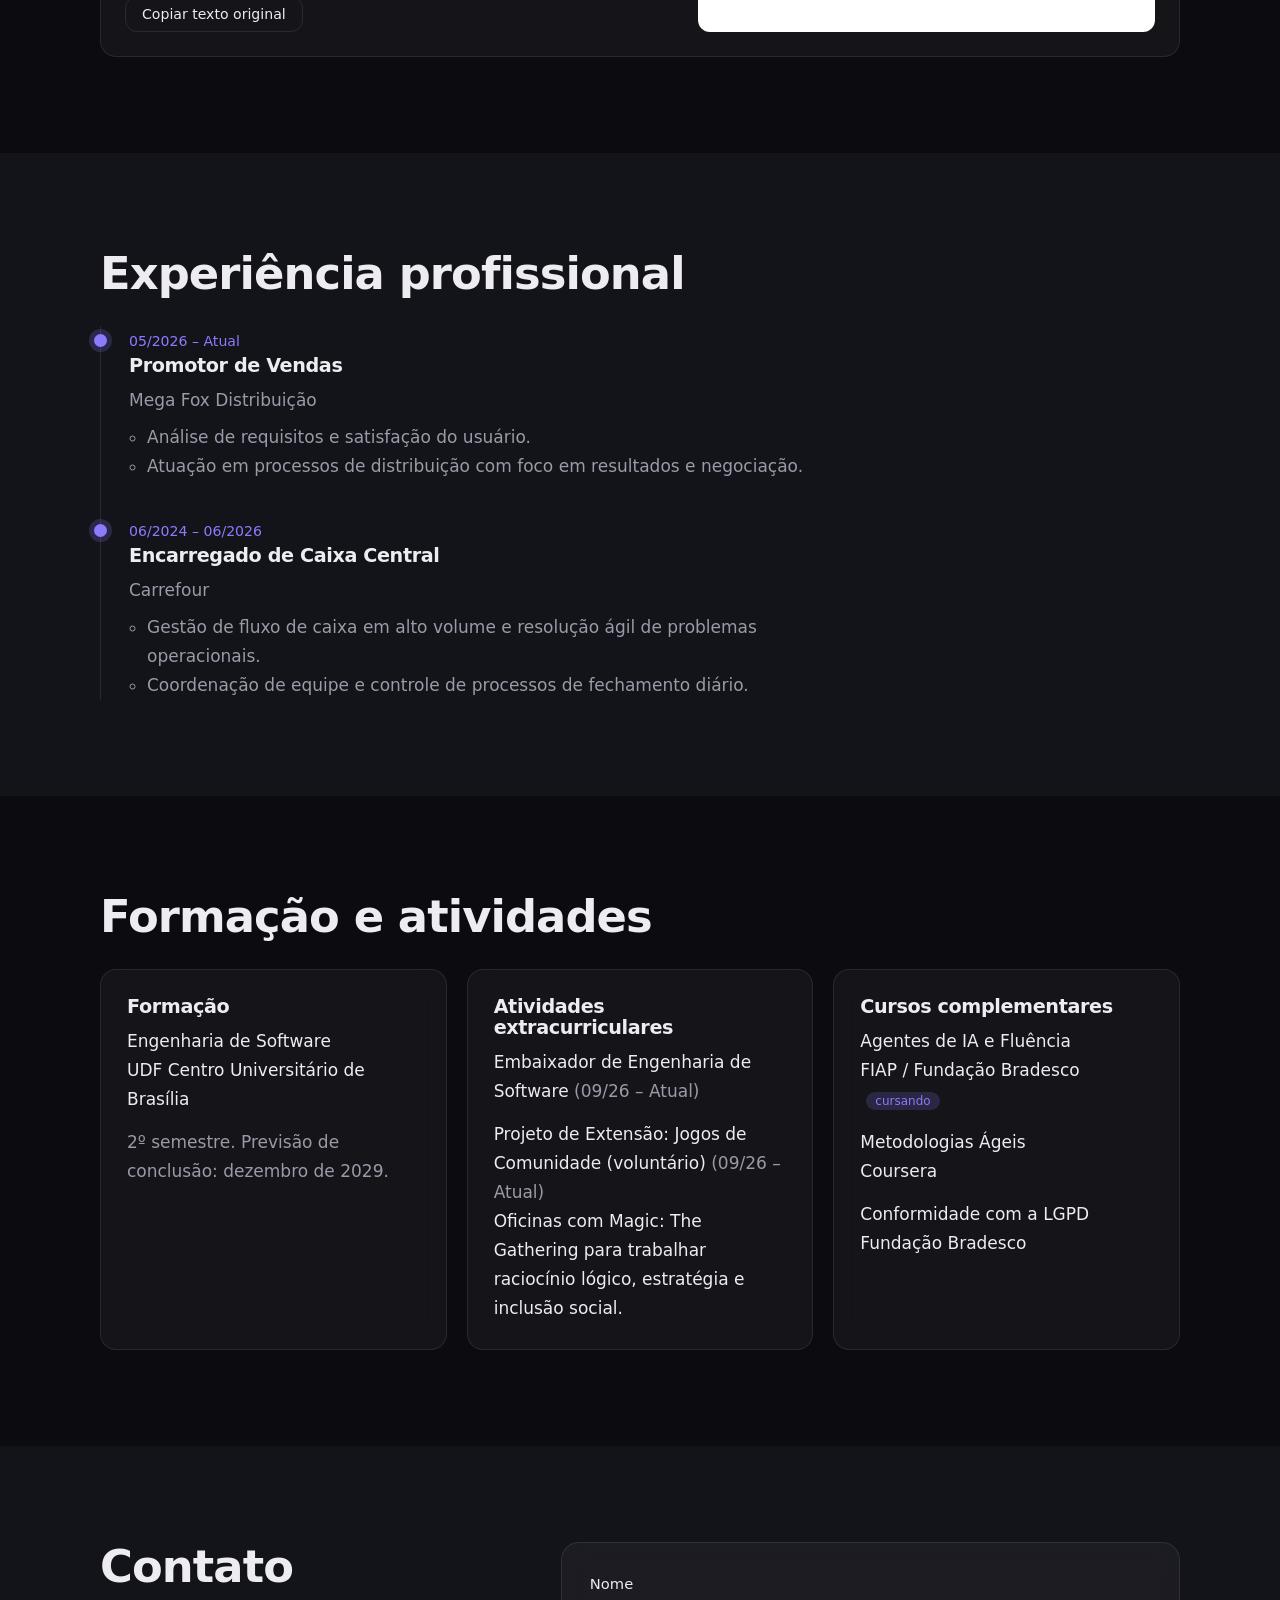
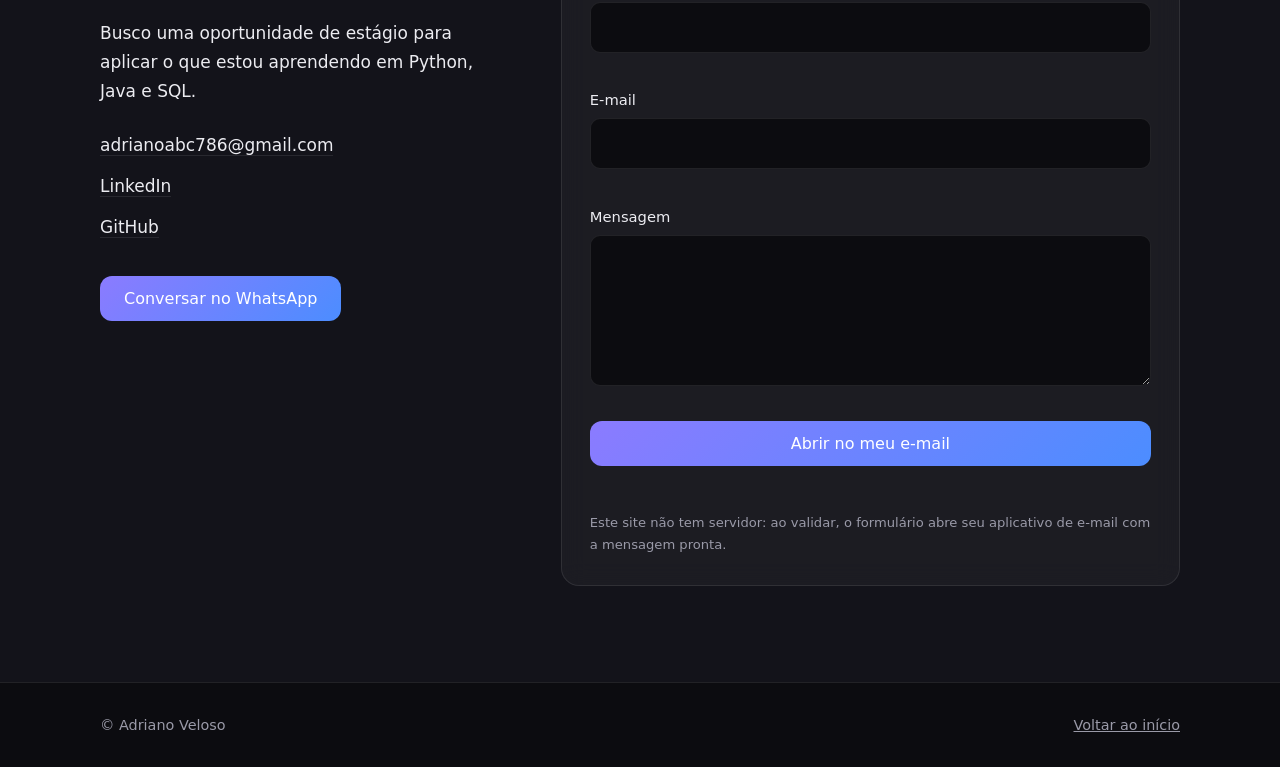
==== commit 1545e39a: "Update index.html" ====
--- a/index.html
+++ b/index.html
@@ -30,7 +30,7 @@
       <button class="icon-btn" id="themeBtn" type="button" aria-label="Alternar tema claro/escuro">
         <svg viewBox="0 0 24 24" width="18" height="18" fill="none" stroke="currentColor" stroke-width="2" stroke-linecap="round"><circle cx="12" cy="12" r="4"/><path d="M12 2v2M12 20v2M4.9 4.9l1.4 1.4M17.7 17.7l1.4 1.4M2 12h2M20 12h2M4.9 19.1l1.4-1.4M17.7 6.3l1.4-1.4"/></svg>
       </button>
-      <a class="btn btn-sm" id="cvBtn" href="assets/documents/curriculo.pdf" download="Curriculo_Adriano_Veloso.pdf">Baixar currículo</a>
+      <a class="btn btn-sm" id="cvBtn" href="curriculo.pdf" download="Curriculo_Adriano_Veloso.pdf">Baixar currículo</a>
       <button class="icon-btn burger" id="burger" type="button" aria-label="Abrir menu" aria-expanded="false" aria-controls="menu"><span></span><span></span></button>
     </div>
   </div>
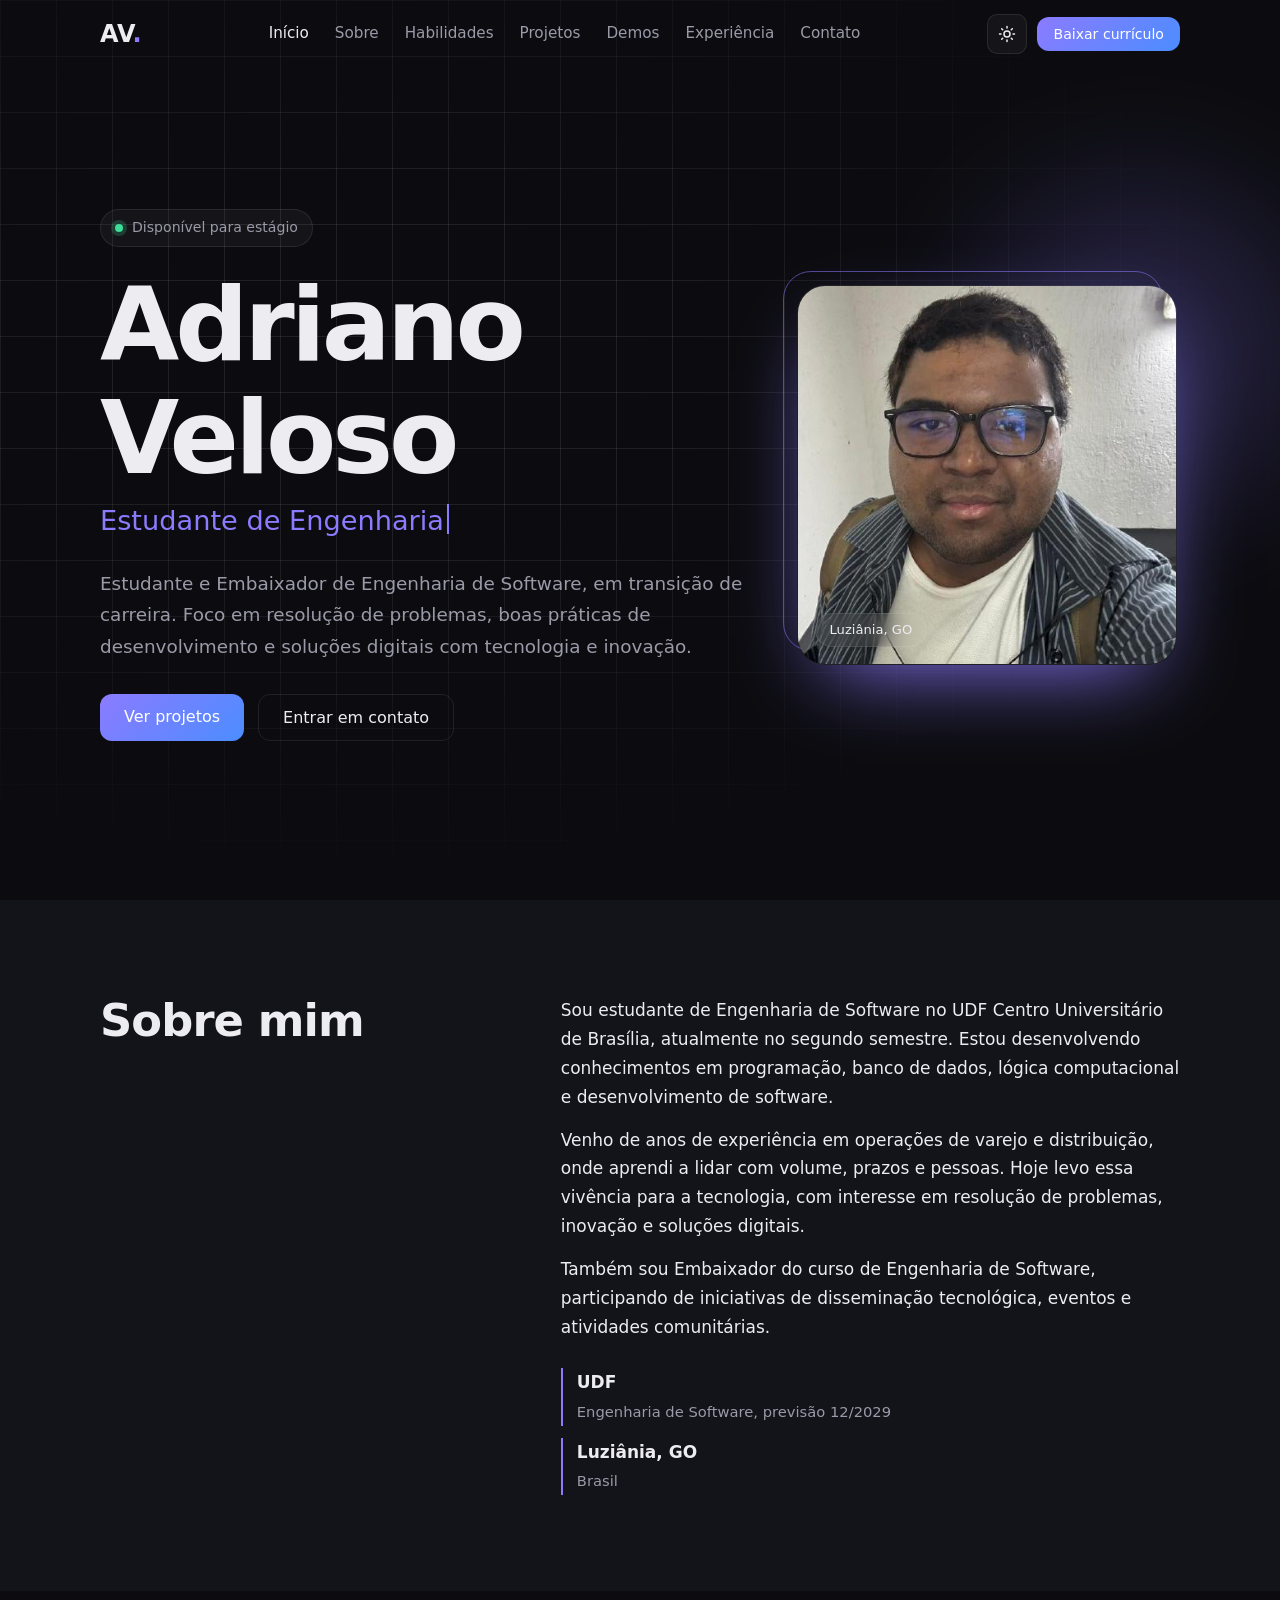
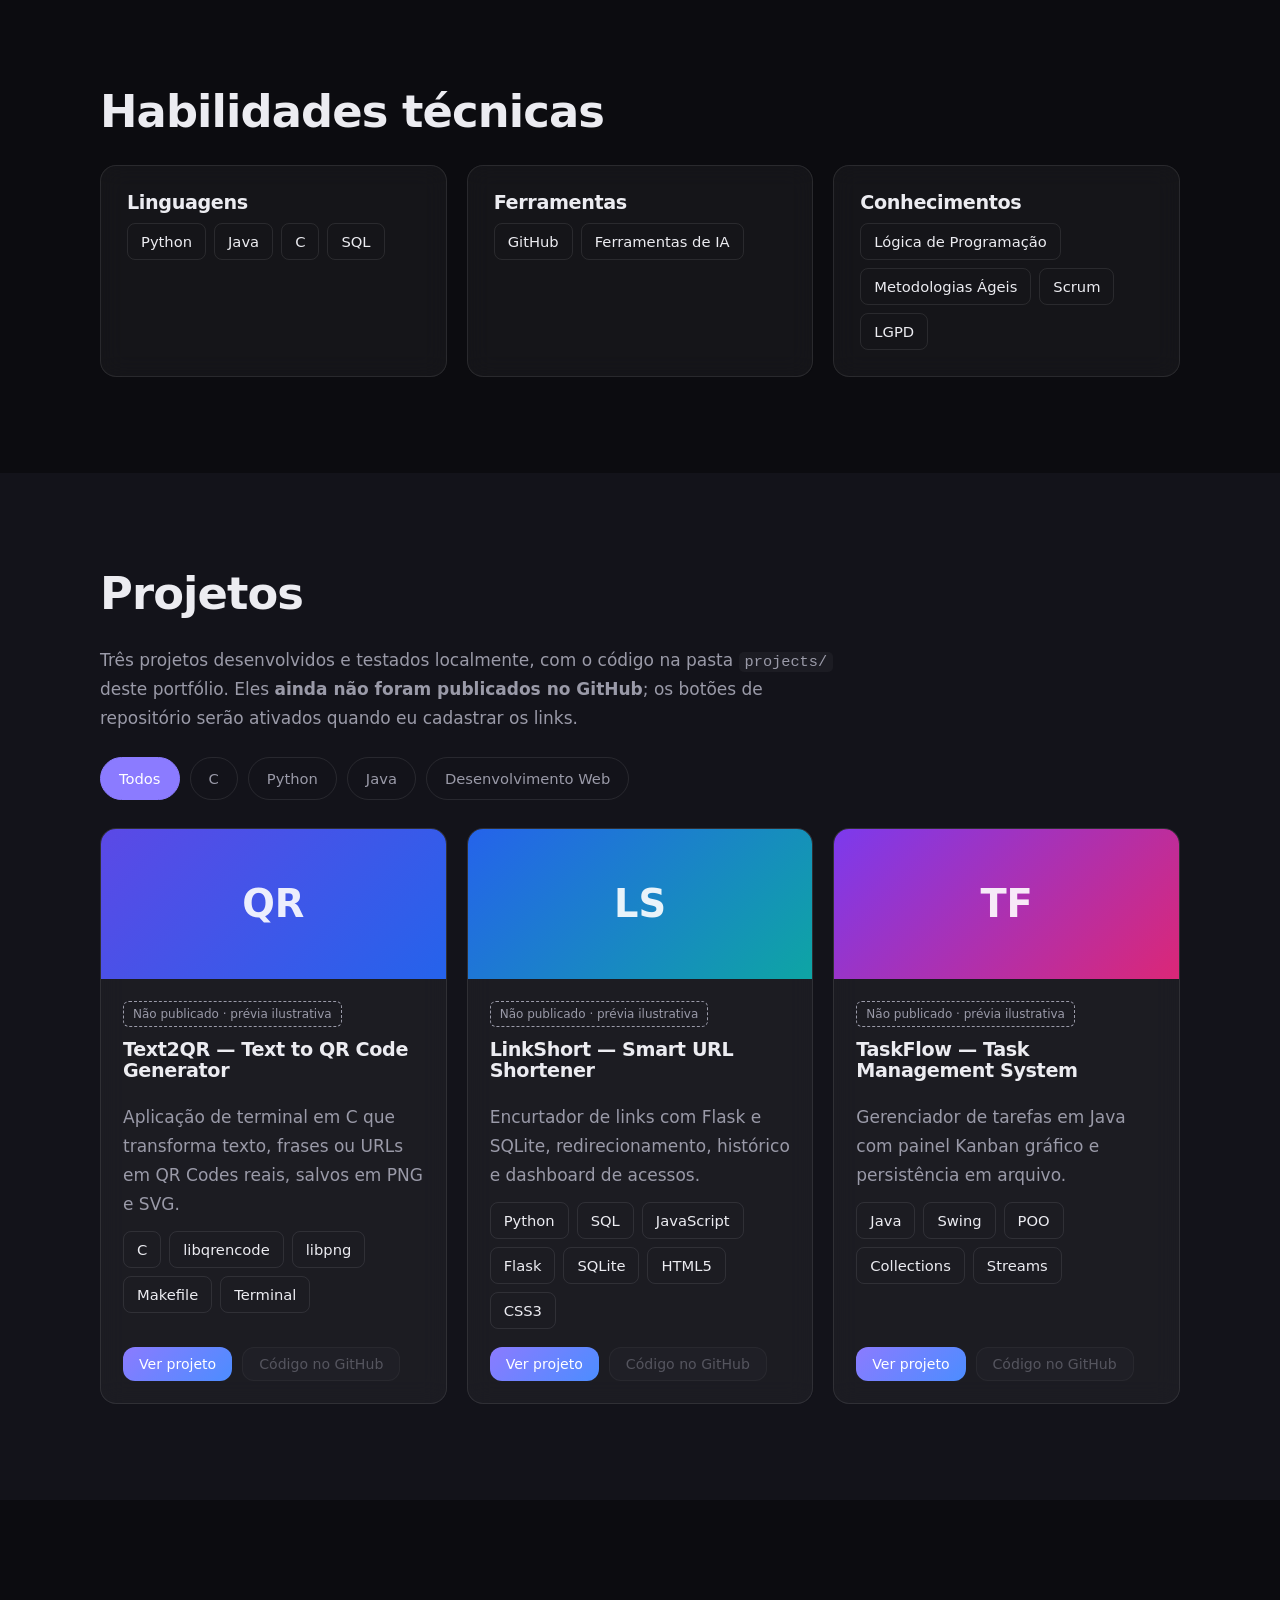
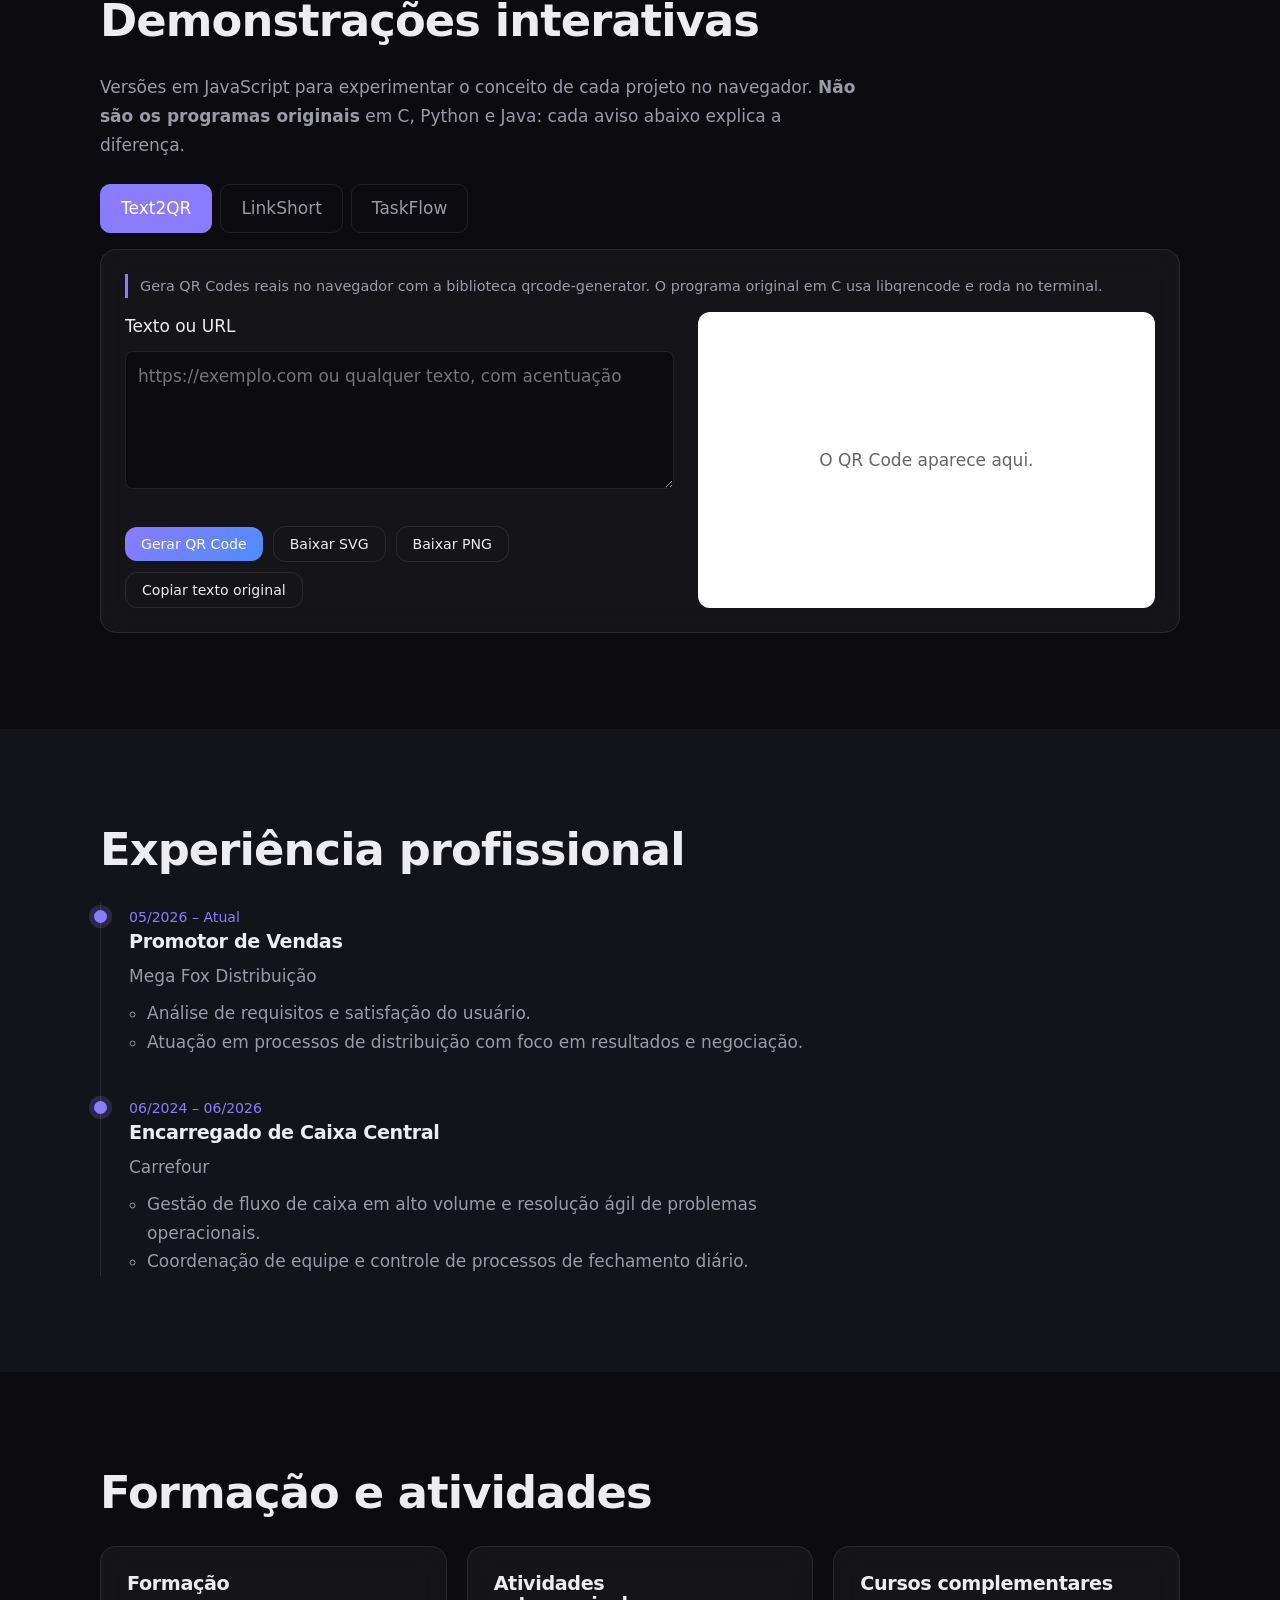
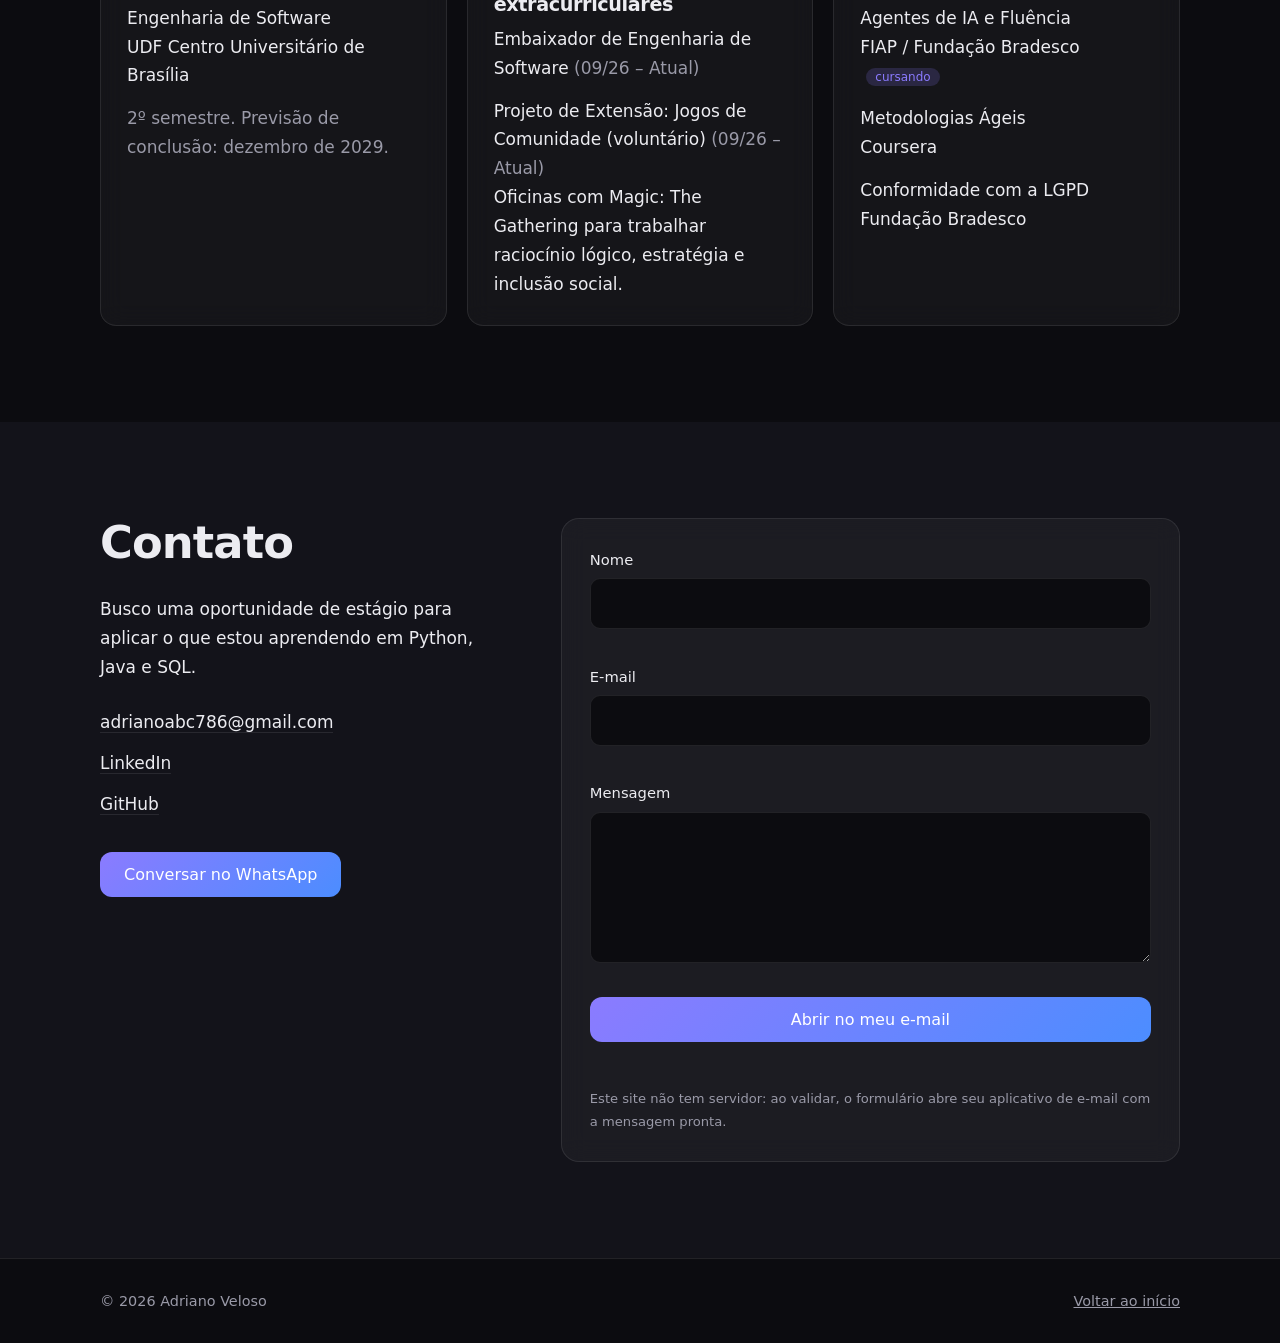
==== commit bda6c533: "update all" ====
--- a/index.html
+++ b/index.html
@@ -30,7 +30,7 @@
       <button class="icon-btn" id="themeBtn" type="button" aria-label="Alternar tema claro/escuro">
         <svg viewBox="0 0 24 24" width="18" height="18" fill="none" stroke="currentColor" stroke-width="2" stroke-linecap="round"><circle cx="12" cy="12" r="4"/><path d="M12 2v2M12 20v2M4.9 4.9l1.4 1.4M17.7 17.7l1.4 1.4M2 12h2M20 12h2M4.9 19.1l1.4-1.4M17.7 6.3l1.4-1.4"/></svg>
       </button>
-      <a class="btn btn-sm" id="cvBtn" href="curriculo.pdf" download="Curriculo_Adriano_Veloso.pdf">Baixar currículo</a>
+      <a class="btn btn-sm" id="cvBtn" href="assets/documents/curriculo.pdf" download="Curriculo_Adriano_Veloso.pdf">Baixar currículo</a>
       <button class="icon-btn burger" id="burger" type="button" aria-label="Abrir menu" aria-expanded="false" aria-controls="menu"><span></span><span></span></button>
     </div>
   </div>
@@ -52,7 +52,7 @@
     </div>
   </div>
     <figure class="photo">
-      <img src="fotografia-adriano.jpg" width="460" height="460" alt="Retrato de Adriano Veloso, de óculos, sorrindo levemente" fetchpriority="high">
+      <img src="assets/documents/fotografia-adriano.jpg" width="460" height="460" alt="Retrato de Adriano Veloso, de óculos, sorrindo levemente" fetchpriority="high">
       <figcaption class="tag glass">Luziânia, GO</figcaption>
     </figure>
   </div>
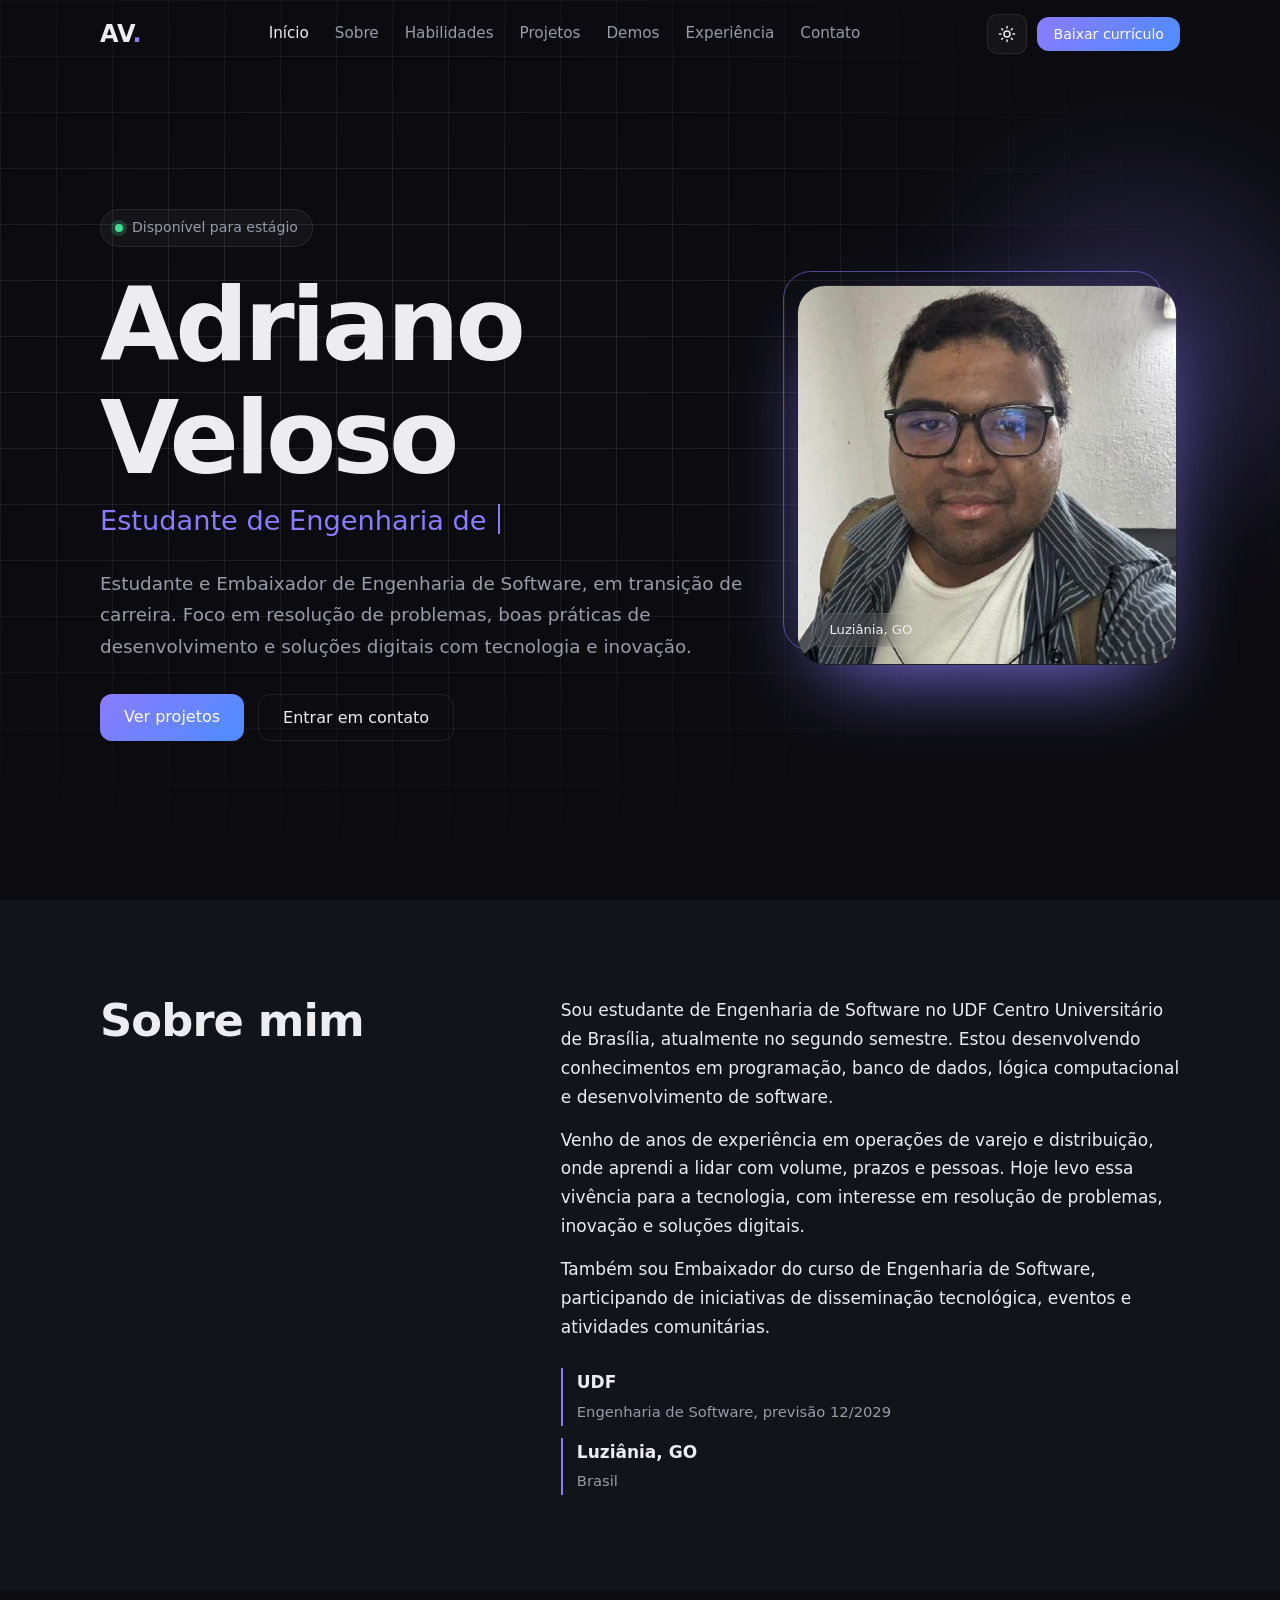
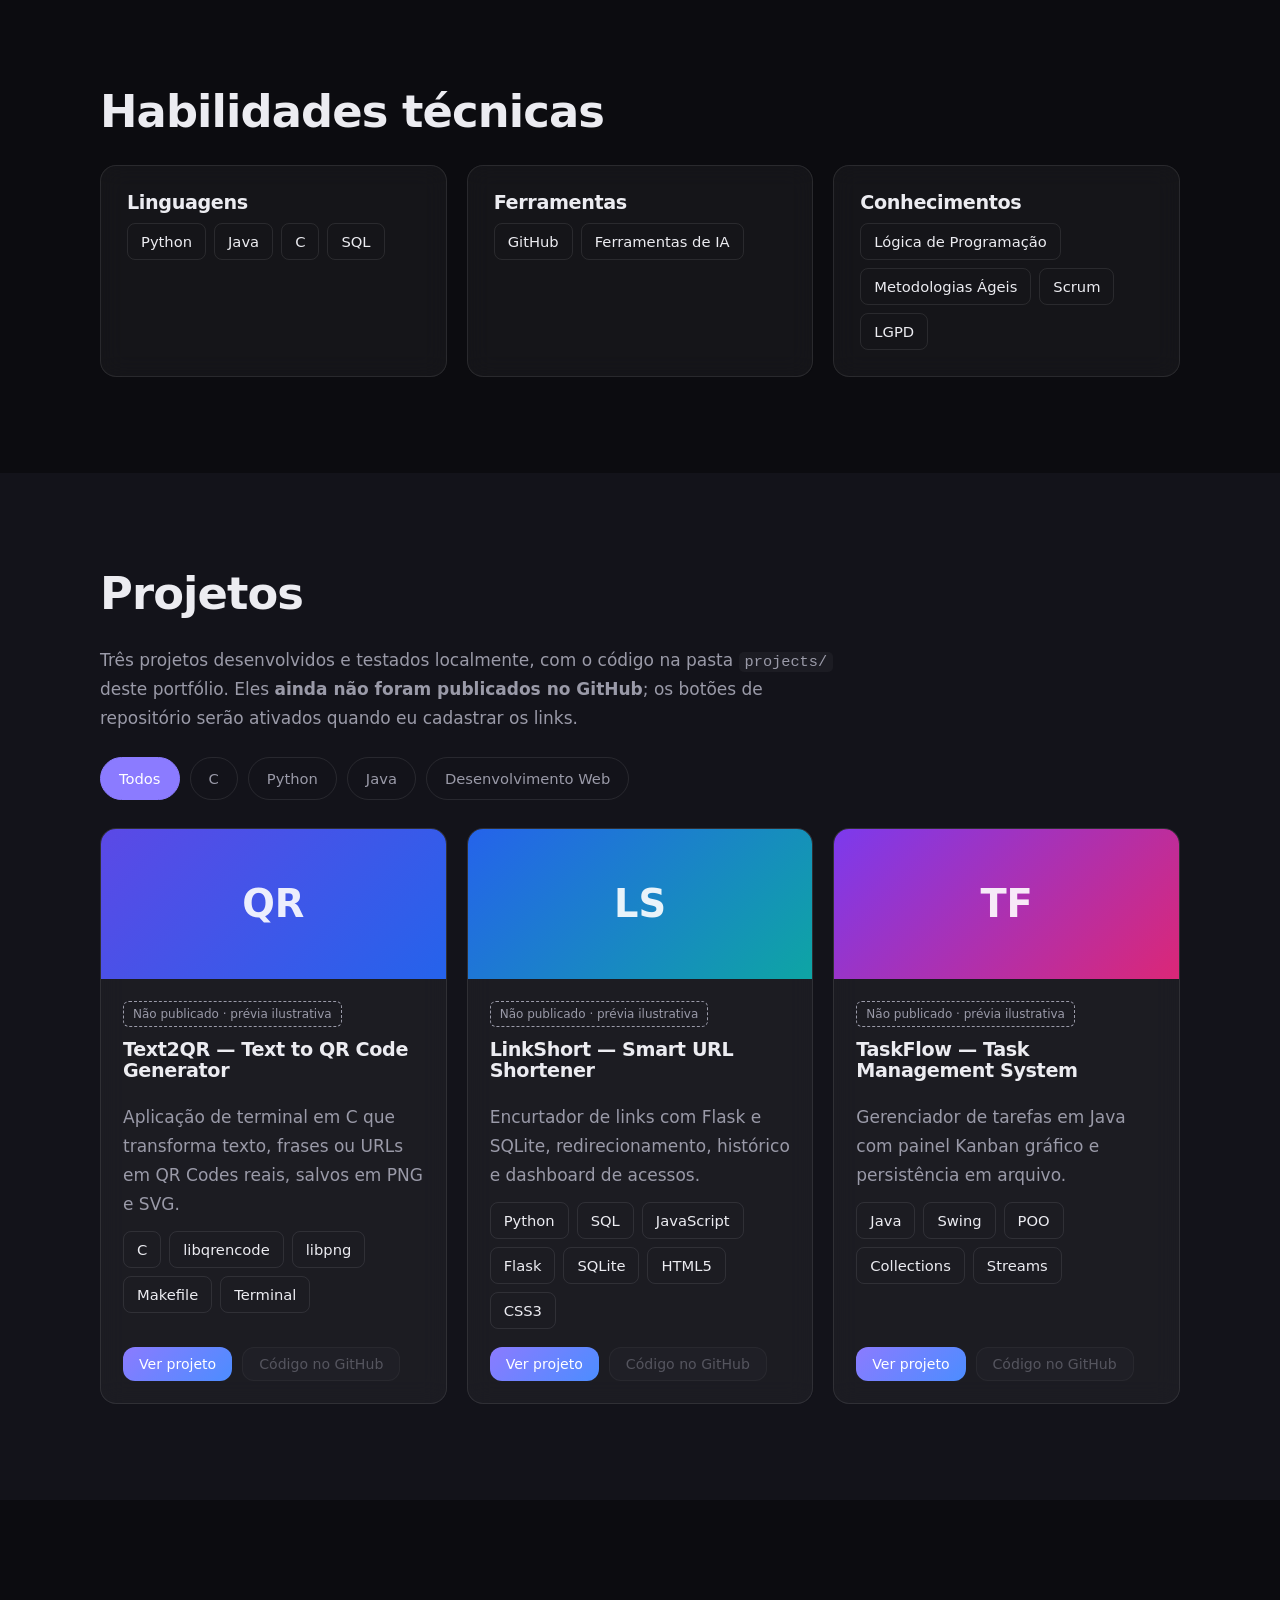
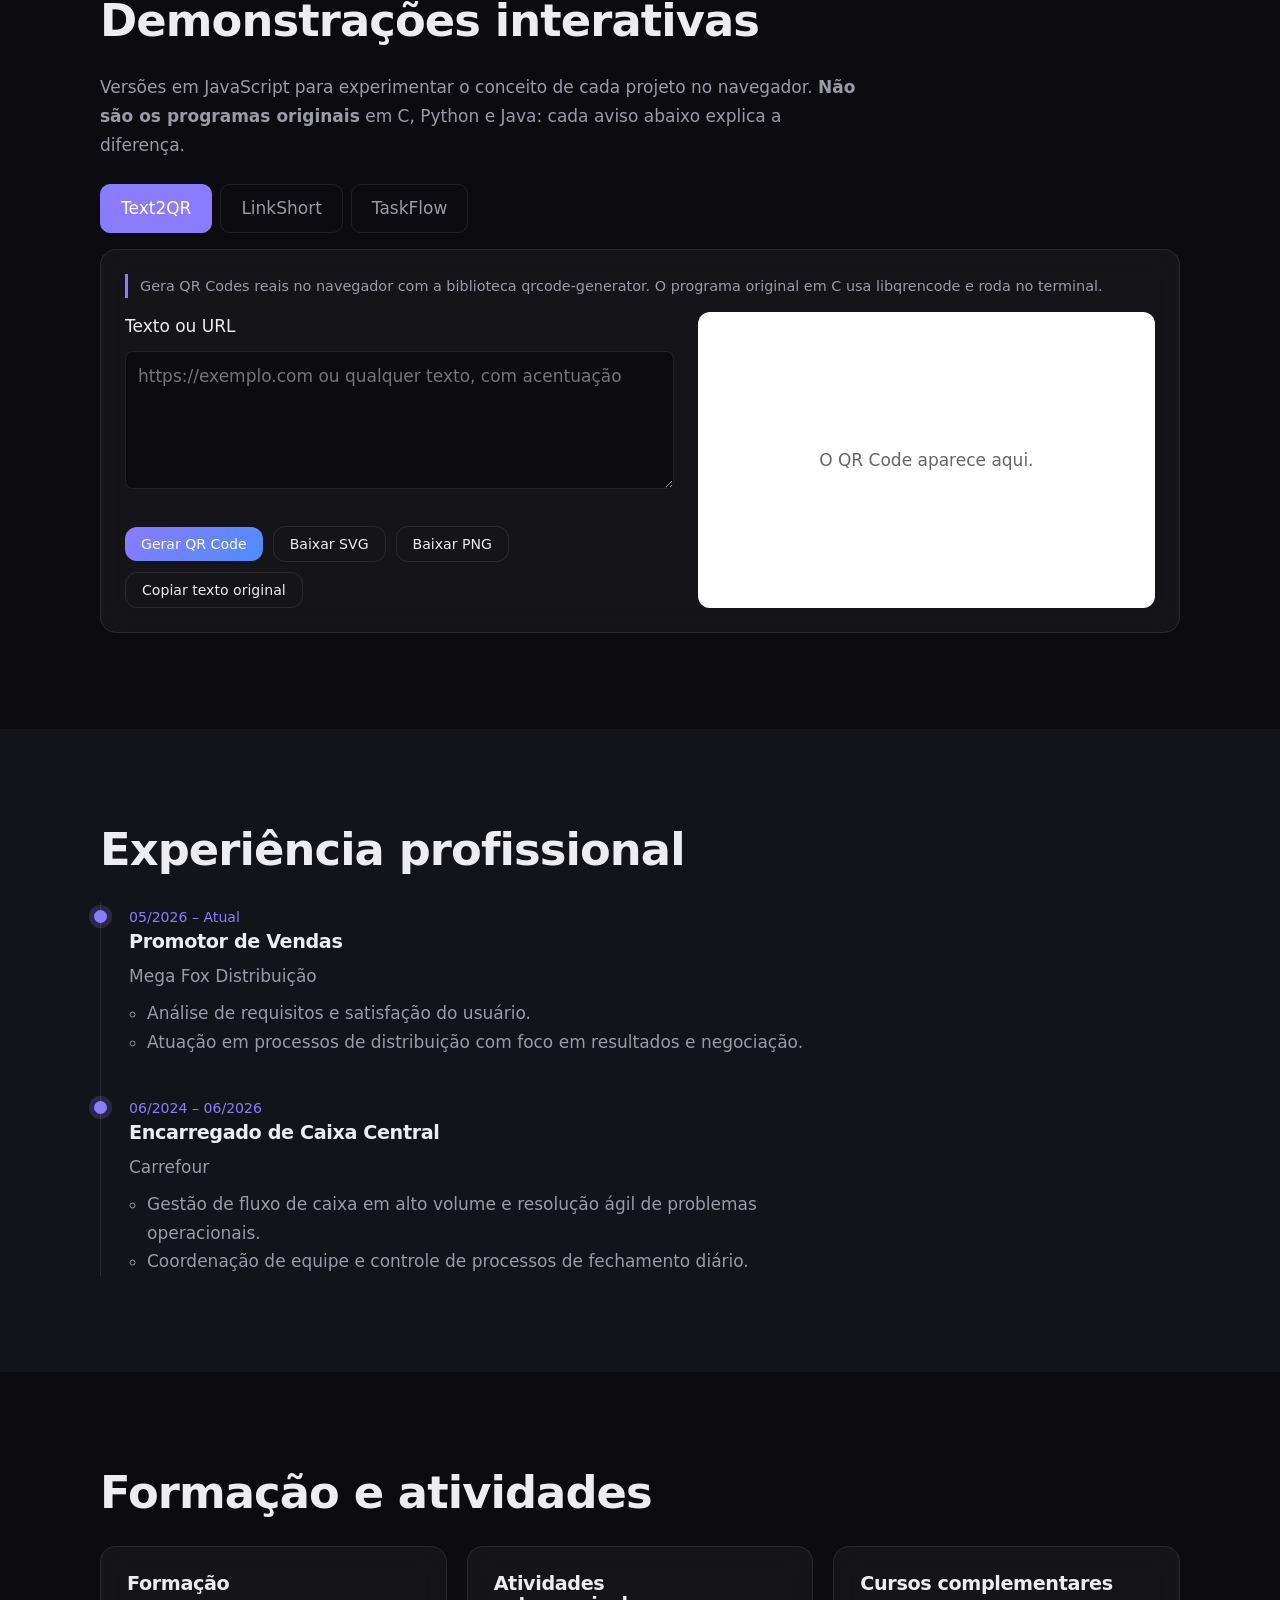
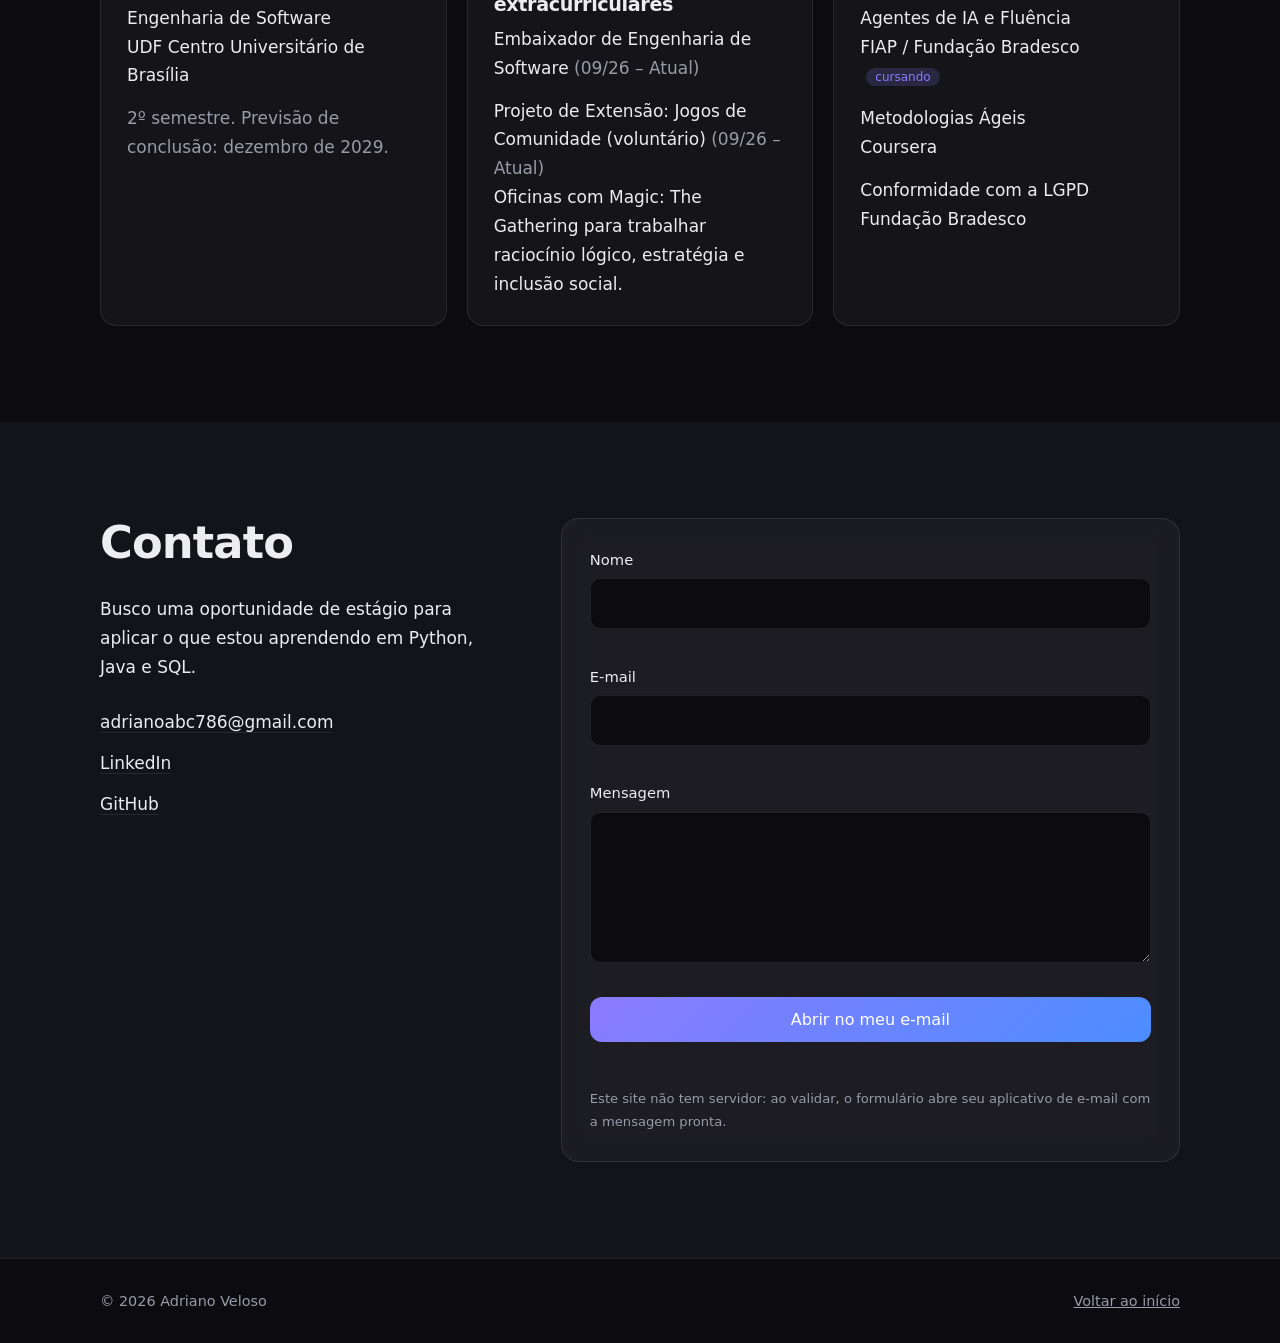
==== commit 44a6b897: "Remove WhatsApp button from index.html Removed WhatsApp contact button from the page." ====
--- a/index.html
+++ b/index.html
@@ -193,7 +193,6 @@
         <li><a href="https://www.linkedin.com/in/adriano-veloso-46aa7324b" target="_blank" rel="noopener noreferrer">LinkedIn</a></li>
         <li><a href="https://github.com/adrianoabc786-prog" target="_blank" rel="noopener noreferrer">GitHub</a></li>
       </ul>
-      <a class="btn wa" id="waBtn" href="https://wa.me/5561981889156?text=Ol%C3%A1%20Adriano%2C%20vi%20seu%20portf%C3%B3lio!" target="_blank" rel="noopener noreferrer">Conversar no WhatsApp</a>
     </div>
     <form class="glass form rv" id="form" novalidate>
       <label>Nome<input name="nome" type="text" autocomplete="name" required minlength="3"><small></small></label>
